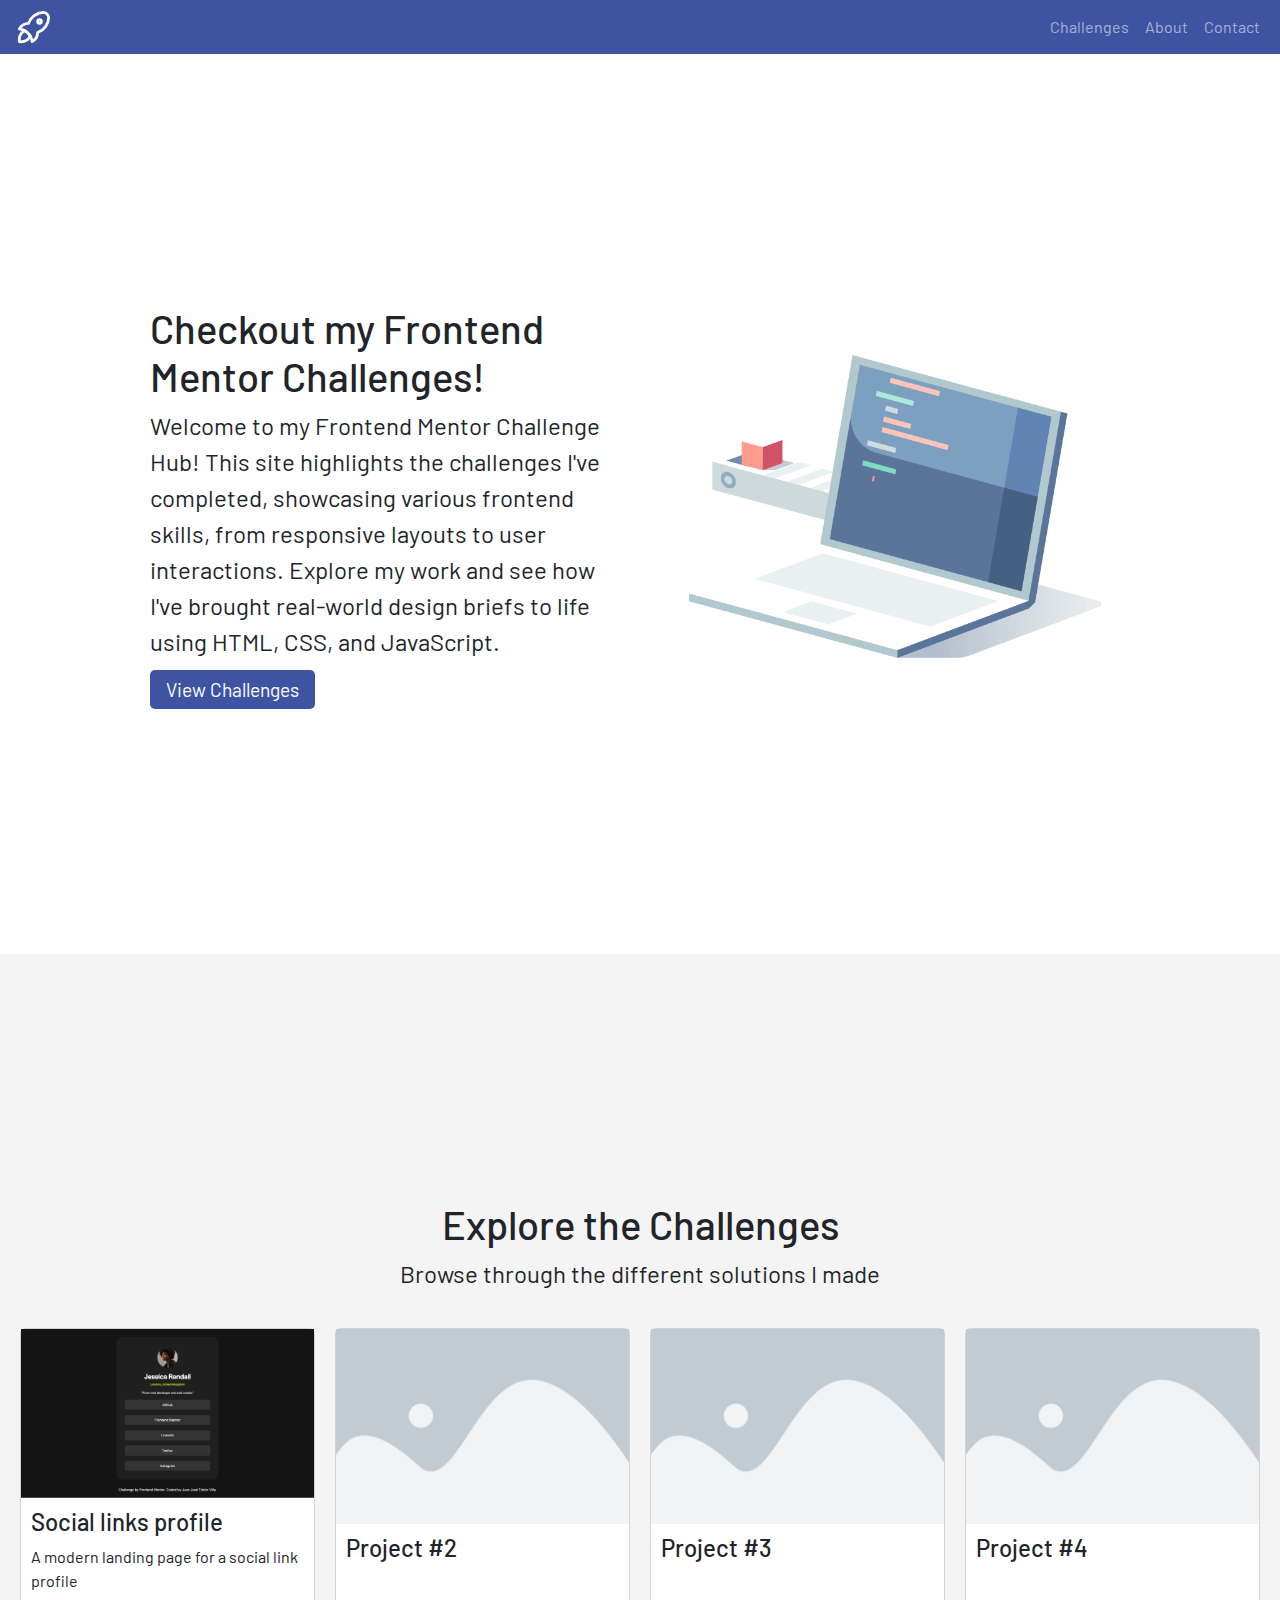
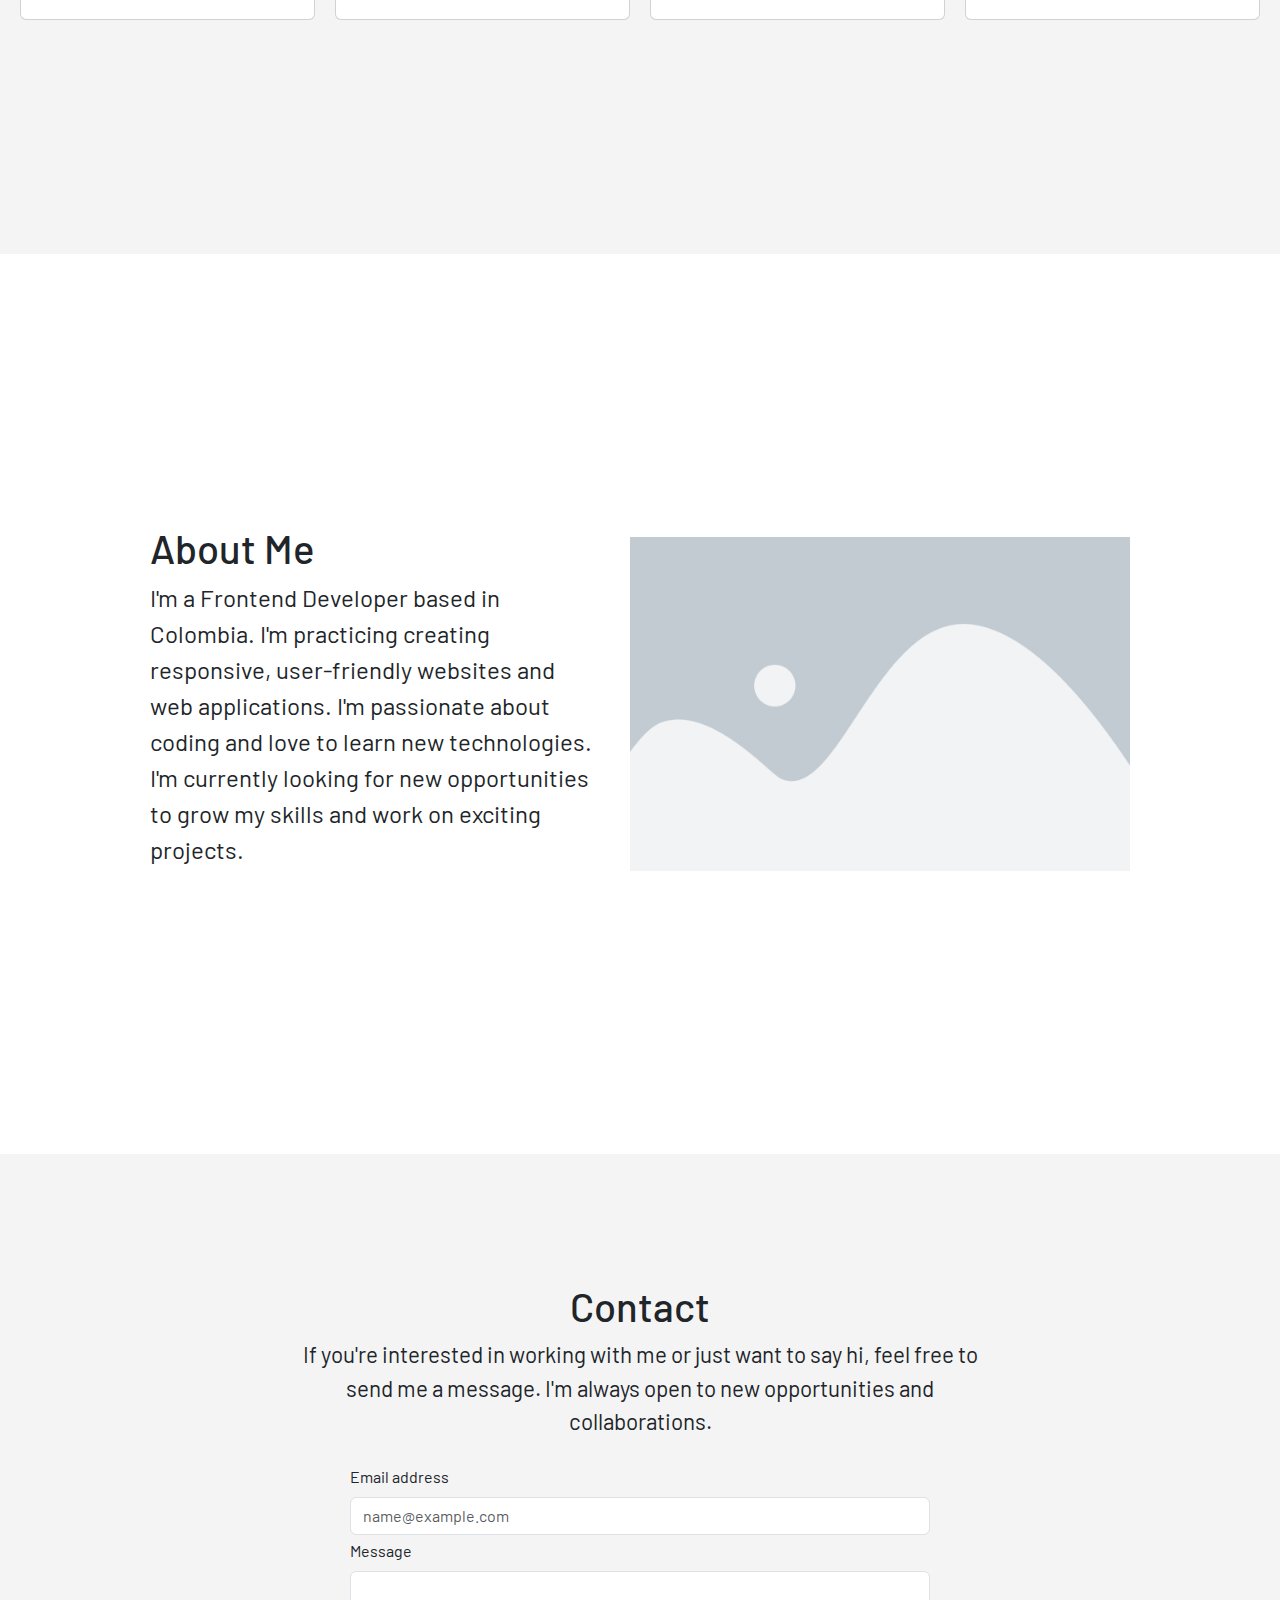
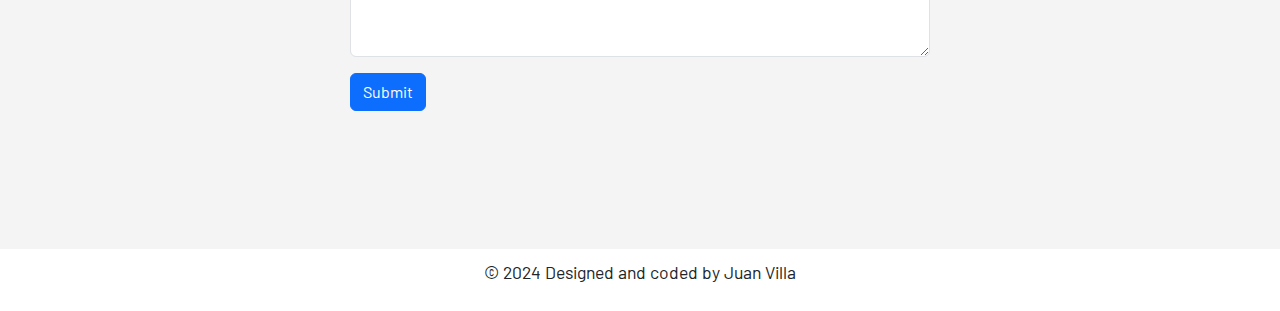
==== index.html @ 4094fbff "adding color to navbar" ====
<!DOCTYPE html>
<html lang="en">
<head>
    <meta charset="UTF-8">
    <meta name="viewport" content="width=device-width, initial-scale=1.0">

    <link rel="preconnect" href="https://fonts.googleapis.com">
    <link rel="preconnect" href="https://fonts.gstatic.com" crossorigin>
    <link href="https://fonts.googleapis.com/css2?family=Barlow:ital,wght@0,100;0,200;0,300;0,400;0,500;0,600;0,700;0,800;0,900;1,100;1,200;1,300;1,400;1,500;1,600;1,700;1,800;1,900&family=Inter:ital,opsz,wght@0,14..32,100..900;1,14..32,100..900&display=swap" rel="stylesheet">

    <link href="https://cdn.jsdelivr.net/npm/bootstrap@5.3.3/dist/css/bootstrap.min.css" rel="stylesheet" integrity="sha384-QWTKZyjpPEjISv5WaRU9OFeRpok6YctnYmDr5pNlyT2bRjXh0JMhjY6hW+ALEwIH" crossorigin="anonymous">

    <link rel="stylesheet" href="./assets/styles/desktop/indexDesktop.css" media="screen and (min-width: 1135px)">
    <link rel="stylesheet" href="./assets/styles/tablet/indexTablet.css" media="screen and (min-width: 630px)">
    <link rel="stylesheet" href="./assets/styles/mobile/indexMobile.css" media="screen and (max-width: 629px)">

    <title>Front-end Mentor Challenges</title>
</head>
<body>
    <header>
        <nav class="navbar navbar-expand-lg navbar-dark bg-body-tertiary py-0 ">
            <div class="container-fluid navbar-custom ">
              <a class="navbar-brand" href="./index.html">
                
                <svg xmlns="http://www.w3.org/2000/svg" class="icon icon-tabler icon-tabler-rocket" width="44" height="44" viewBox="0 0 24 24" stroke-width="1.5" stroke="#ffffff" fill="none" stroke-linecap="round" stroke-linejoin="round">
                    <path stroke="none" d="M0 0h24v24H0z" fill="none"/>
                    <path d="M4 13a8 8 0 0 1 7 7a6 6 0 0 0 3 -5a9 9 0 0 0 6 -8a3 3 0 0 0 -3 -3a9 9 0 0 0 -8 6a6 6 0 0 0 -5 3" />
                    <path d="M7 14a6 6 0 0 0 -3 6a6 6 0 0 0 6 -3" />
                    <path d="M15 9m-1 0a1 1 0 1 0 2 0a1 1 0 1 0 -2 0" />
                  </svg>

            </a>
              <button class="navbar-toggler" type="button" data-bs-toggle="collapse" data-bs-target="#navbarNav" aria-controls="navbarNav" aria-expanded="false" aria-label="Toggle navigation">
                <span class="navbar-toggler-icon"></span>
              </button>
              <div class="collapse navbar-collapse " id="navbarNav">
                <ul class="navbar-nav ms-auto" >
                  <li class="nav-item">
                    <a class="nav-link" href="#challenges">Challenges</a>
                  </li>
                  <li class="nav-item">
                    <a class="nav-link" href="#about">About</a>
                  </li>
                  <li class="nav-item">
                    <a class="nav-link" href="#contact">Contact</a>
                  </li>
                </ul>
              </div>
            </div>
          </nav>
    </header>

    <main>
        <section class="mainPage">
            <div class="mainPageText">
                <h1>
                    Checkout my Frontend Mentor Challenges!
                </h1>

                <p>
                    Welcome to my Frontend Mentor Challenge Hub! This site highlights the challenges I've completed, showcasing various frontend skills, from responsive layouts to user interactions. Explore my work and see how I've brought real-world design briefs to life using HTML, CSS, and JavaScript.

                </p>

                <a href="#challenges">View Challenges</a>
            </div>

            <div class="mainImage">
                <img src="./assets/img/coding.gif" alt="">
            </div>
        </section>

        <section id="challenges" class="viewChallenges">
            <div class="viewChallengesTitle">
                <h1>Explore the Challenges</h1>
                <p id="viewChallengesTitlep">Browse through the different solutions I made</p>
            </div>

            <div class="cardSection">

                <a class="card" href=""> 
                    <img class="challengeImage" src="./assets/img/SocialLinkPhoto.png" alt="">
                <div class="cardText">
                        <h3>Social links profile </h3>
                        <p>A modern landing page for a social link profile </p>
                </div>

                </a>

                <a class="card" href=""> 
                    
                        <img class="challengeImage" src="./assets/img/imagePlaceholder.jpg" alt="">
                    
                        <div class="cardText">
                            <h3>Project #2 </h3>
                            <p> </p>
                        </div>
                </a>

                <a class="card" href=""> 
                    <img class="challengeImage" src="./assets/img/imagePlaceholder.jpg" alt="">

                    <div class="cardText">
                        <h3>Project #3 </h3>
                        <p> </p>
                </div>

                </a>

                <a class="card" href=""> 
                    <img class="challengeImage" src="./assets/img/imagePlaceholder.jpg" alt="">

                    <div class="cardText">
                        <h3>Project #4 </h3>
                        <p> </p>
                    </div>

                </a>
            </div>

        </section>

        <section id="about" class="aboutMe">
            <div class="aboutMeText">
                <h1>About Me</h1>
                <p>
                    I'm a Frontend Developer based in Colombia. I'm practicing creating responsive, user-friendly websites and web applications. I'm passionate about coding and love to learn new technologies. I'm currently looking for new opportunities to grow my skills and work on exciting projects.
                </p>
            </div>

            <div>
                <img src="/assets/img/imagePlaceholder.jpg" alt="">
            </div>
            
     
        </section>

        <section class="contact">

            <div id="contact" class="contactText">
                <h1>Contact</h1>
                <p>
                    If you're interested in working with me or just want to say hi, feel free to send me a message. I'm always open to new opportunities and collaborations.
                </p>
            </div>

            <form class="form">
                <div class="mb-1">
                    <label for="exampleFormControlInput1" class="form-label">Email address</label>
                    <input type="email" class="form-control" id="exampleFormControlInput1" placeholder="name@example.com">
                  </div>
                  <div class="mb-3">
                    <label for="exampleFormControlTextarea1" class="form-label" style="resize: none;">Message</label>
                    <textarea class="form-control " id="exampleFormControlTextarea1" rows="3"></textarea>
                  </div>
                <button type="submit" class="btn btn-primary">Submit</button>
              </form>    
        </section>
    </main>

    <footer>
        <div class="footerText">
            <p>© 2024 Designed and coded by Juan Villa</p>
        </div>
    </footer>

    <script src="https://cdn.jsdelivr.net/npm/bootstrap@5.3.3/dist/js/bootstrap.bundle.min.js" integrity="sha384-YvpcrYf0tY3lHB60NNkmXc5s9fDVZLESaAA55NDzOxhy9GkcIdslK1eN7N6jIeHz" crossorigin="anonymous"></script>
    
</body>
</html>
---- assets/styles/desktop/indexDesktop.css ----
*{
    margin: 0px;
    font-family: "Barlow", sans-serif;
}

.mainPage, .aboutMe{
    display: flex;
    justify-content: center;
    align-items: center;
    height: 100vh;
    padding: 0px 150px;
    gap:30px

}

.mainPageText p, .aboutMe p{
    font-size: 1.5rem;
}

.mainImage img, .aboutMe img{
    width: 500px;
    object-fit: cover;
}

.mainPageText a {
    text-decoration: none;
    color: white;
    background-color: #3E54A3;
    font-size: 1.2rem;
    padding: 0.5rem 1rem;
    border-radius: 5px;
    margin-top: 2rem;
    transition: all 0.4s;

}

.viewChallengesTitle{
    margin-top: 2rem;
    display: flex;
    flex-direction: column;
    justify-content: center;
    align-items: center;
}

.viewChallengesTitle p{
    font-size: 1.5rem;
}

.viewChallenges{
    background-color: #F4F4F5;
    display: flex;
    flex-direction: column;
    justify-content: center;
    align-items: center;
    height: 100vh;
}

.cardSection{
    display: grid;
    grid-template-columns: 1fr 1fr 1fr 1fr;
    width: 100%;
    gap: 20px;
    padding: 20px;
    
}

.cardSection a{
    text-decoration: none;

}
.card{
    transition: all 0.4s;

}

.cardText{
    padding: 10px;
}

.cardText h3{
    font-size: 1.5rem;
}

.contact{
    display: flex;
    flex-direction: column;
    height: 100%;
    padding-bottom: 10%;
    background-color: #F4F4F5;
}

.contact .contactText{
    display: flex;
    justify-content: center;
    align-items: center;
    flex-direction: column;
    margin-top: 10%;
    padding: 0px 300px;
    text-align: center;
    width: 100%;
}

.contact .contactText p {
    font-size: 1.4rem;
}

.contact form{
    padding: 10px 350px;
}

.footerText p{
    display: flex;
    justify-content: center;
    align-items: center;
    text-align: center;
    font-size: 1.1rem;
    padding: 10px 0px;
}

.mainPageText a:hover{
    background-color: rgb(41, 55, 107);
}

.card:hover{
    transform: scale(1.05);
}

.nav-item:hover{
    border-bottom: 2px solid white; /* Color del borde */
}

.navbar-custom {
    background-color: #3E54A3 ; /* Cambia a tu color deseado */
    margin: 0;
    color: white;
  }
---- assets/styles/mobile/indexMobile.css ----
*{
    margin: 0;
    font-family: "Barlow", sans-serif;

}

.mainPage{
    display: flex;
    flex-direction: column;
    align-items: center;
    justify-content: center;
    margin: 0rem 1rem;
}

.mainPage h1{
    font-size: 2.5rem;
    color: #333;
    margin-top: 2rem;
    text-align: center;
}

.mainPage p{
    font-size: 1.2rem;
    color: #333;
    margin-top: 1rem;
    text-align: center;
}

.mainPage img{
    width: 100%;
    height: auto;
    margin-top: 2rem;
}

.mainPage a{
    text-decoration: none;
    display: flex;
    align-items: center;
    justify-content: center;
    background-color: #3E54A3;
    color: #fff;
    font-size: 1.2rem;
    padding: 0.5rem 1rem;
    border-radius: 5px;
    margin-top: 2rem;
    margin: 0px 1rem;

}

.viewChallenges{
    background-color: #F4F4F5;
    display: flex;
    flex-direction: column;
    align-items: center;
    justify-content: center;

}

.viewChallenges h1{
    font-size: 2rem;
    color: #333;
    margin: 2.5rem 1rem 0rem 1rem;
    text-align: center;
    font-weight: 600;
}

.viewChallenges #viewChallengesTitlep{
    font-size: 1.2rem;
    color: #333;
    margin-top: 0.5rem;
    text-align: center;
}

.cardSection{
    display: flex;
    flex-wrap: wrap;
    justify-content: center;
    margin-top: 2rem;
}

.card{
    background-color: #fff;
    border-radius: 5px;
    box-shadow: 0px 0px 10px rgba(0,0,0,0.1);
    margin: 1rem;
    width: 300px;
    text-decoration: none;
}


.cardText{
    padding: 1rem;
}

.footerText{
    background-color: white;
    color: #333;
    text-align: center;
    padding: 1rem;
    margin-top: 1.5rem;
}

.footerText p{

    font-size: 1.2rem;
    color: #333;
    text-align: center;
}

.aboutMe{
    display: flex;
    flex-direction: column;
    align-items: center;
    justify-content: center;
    margin: 0rem 1rem;
    height: 100vh;
}

.aboutMe h1{
    font-size: 2.5rem;
    color: #333;
    margin-top: 2rem;
    text-align: center;
}

.aboutMe p{
    font-size: 1.2rem;
    color: #333;
    margin-top: 1rem;
    text-align: center;
}

.aboutMe img{
    width: 100%;
    height: auto;
    margin-top: 2rem;
}

.contact{

    height: 100vh;
}

.contactText{
    display: flex;
    flex-direction: column;
    align-items: center;
    justify-content: center;
    margin: 1rem 1rem;
}

.contactText h1{
    font-size: 2.5rem;
    color: #333;
    margin-top: 2rem;
    text-align: center;
}

.contactText p{
    font-size: 1.2rem;
    color: #333;
    margin-top: 1rem;
    text-align: center;
}

form{
    display: flex;
    padding: 10px 3rem;
    flex-direction: column;
    justify-content: center;
}

.navbar-custom {
    background-color: #3E54A3 ; /* Cambia a tu color deseado */
    margin: 0;
    color: white;
  }
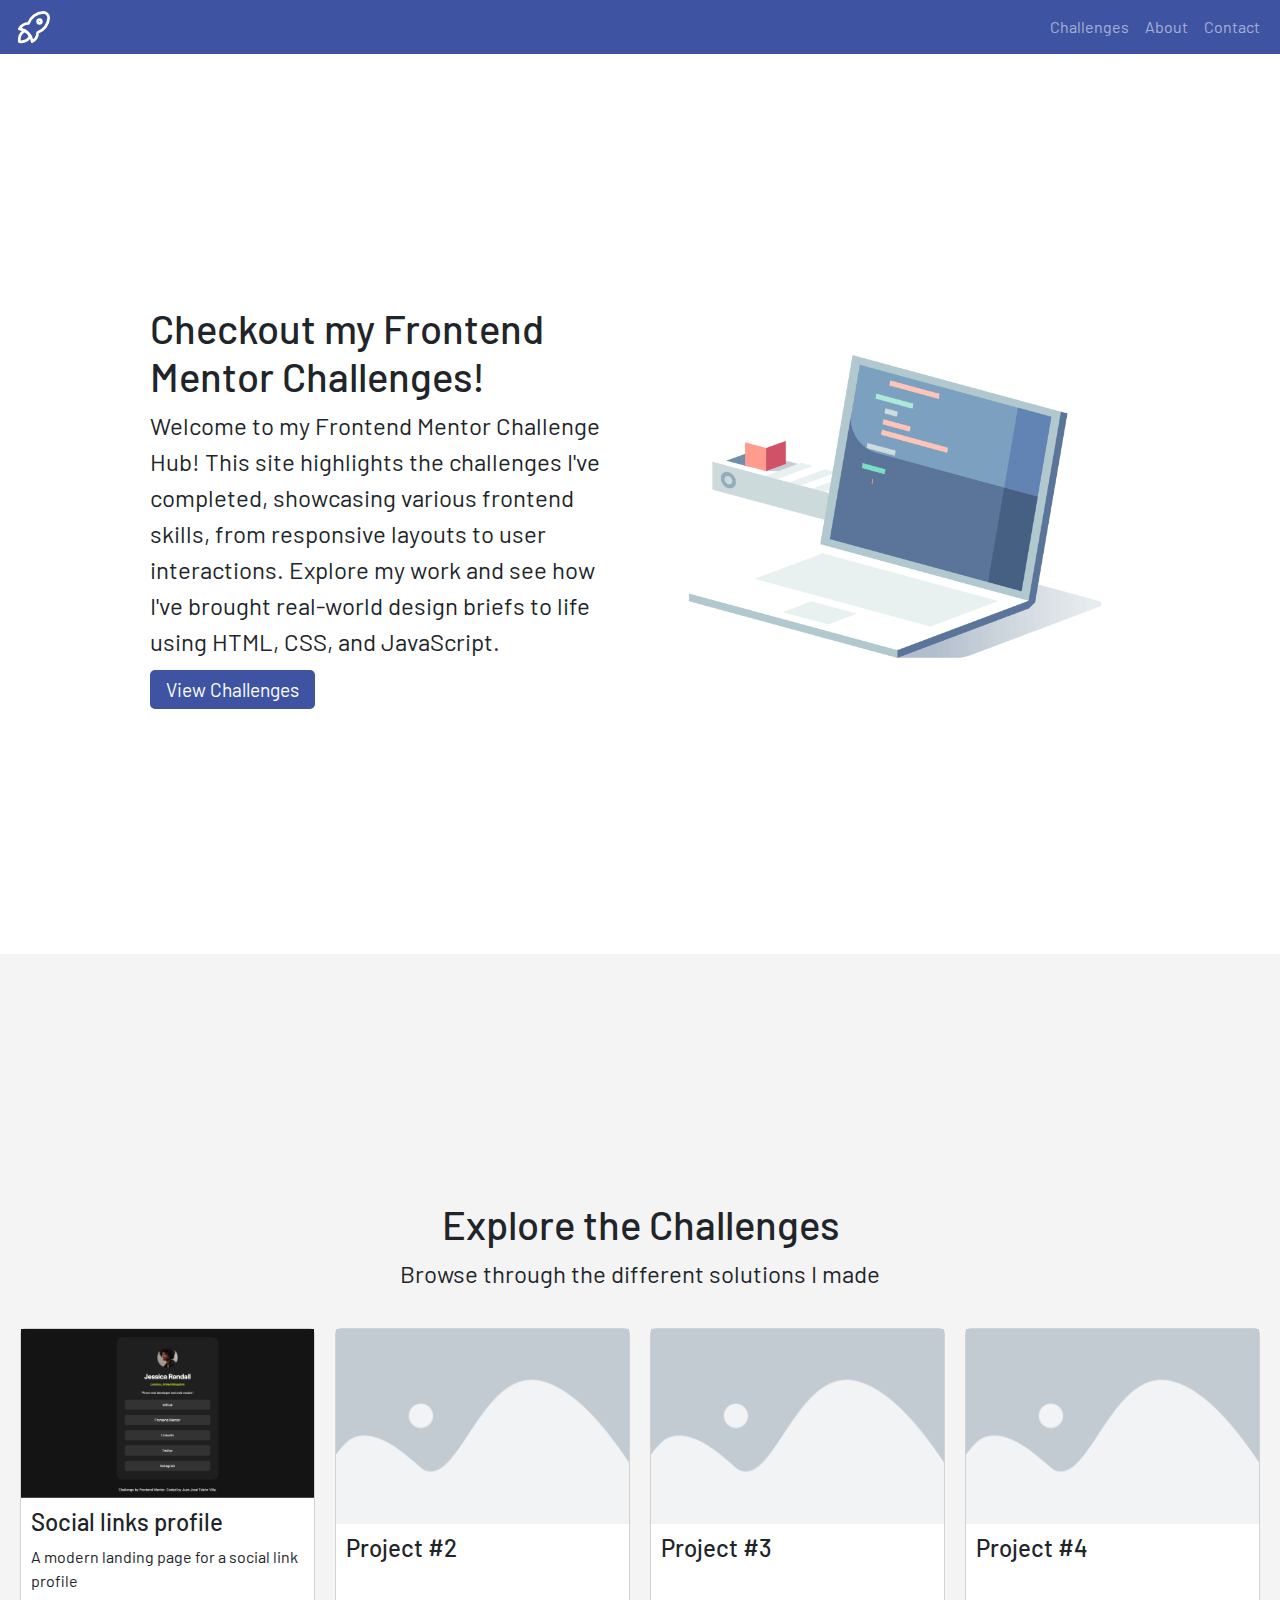
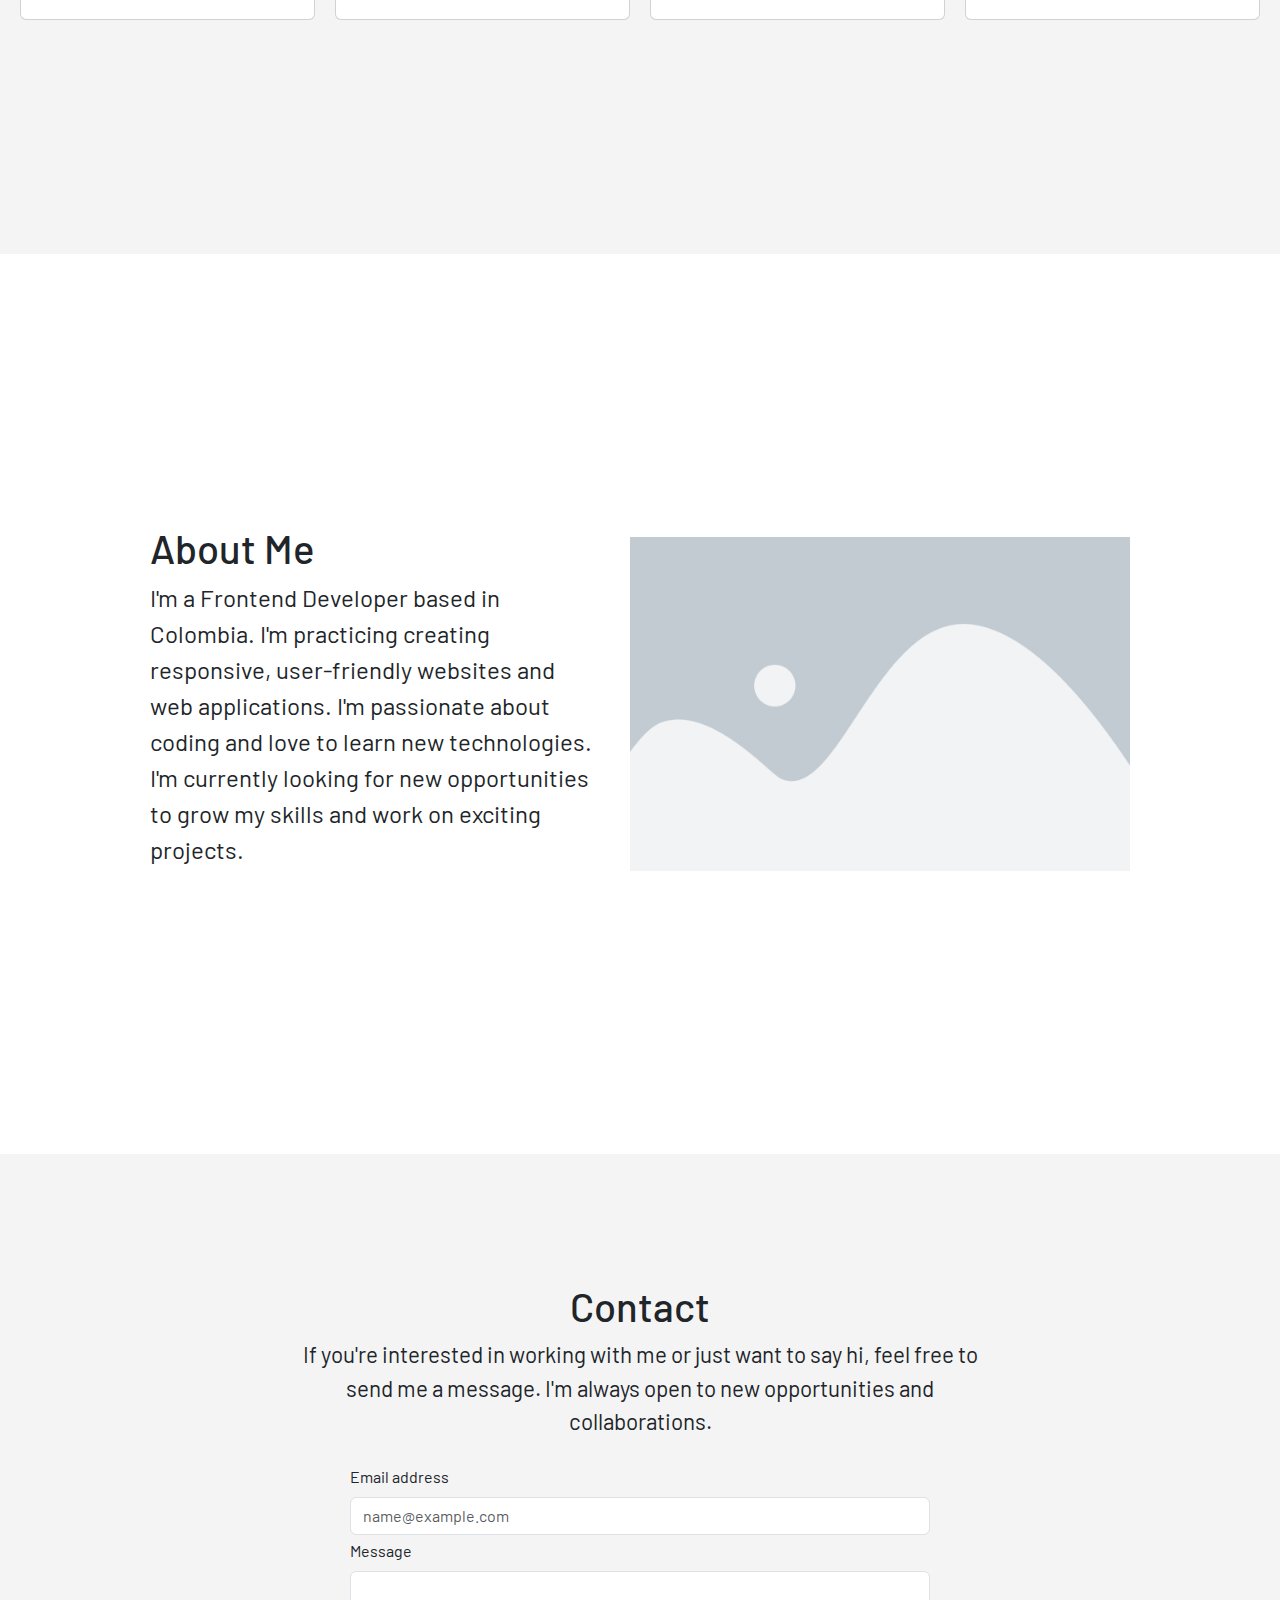
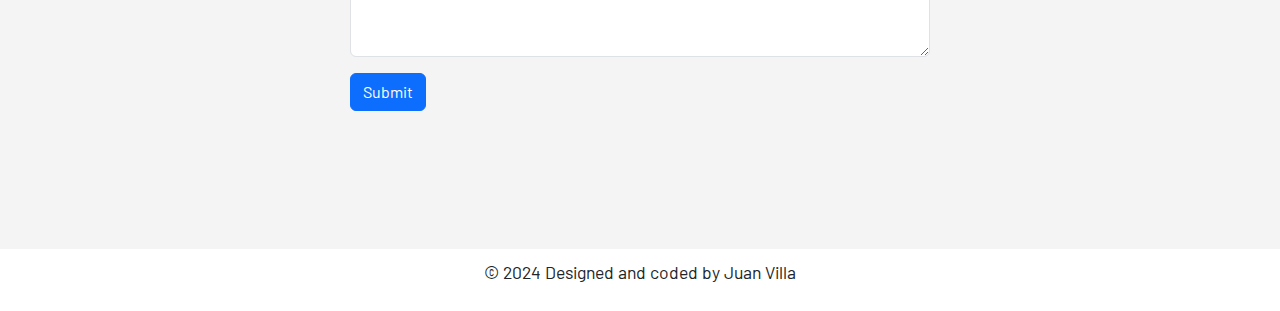
==== commit 93745257: "'adding' tablet vie" ====
--- a/index.html
+++ b/index.html
@@ -12,7 +12,7 @@
 
     <link rel="stylesheet" href="./assets/styles/desktop/indexDesktop.css" media="screen and (min-width: 1135px)">
     <link rel="stylesheet" href="./assets/styles/tablet/indexTablet.css" media="screen and (min-width: 630px)">
-    <link rel="stylesheet" href="./assets/styles/mobile/indexMobile.css" media="screen and (max-width: 629px)">
+    <link rel="stylesheet" href="./assets/styles/mobile/indexMobile.css" media="screen and (max-width: 1134px)">
 
     <title>Front-end Mentor Challenges</title>
 </head>
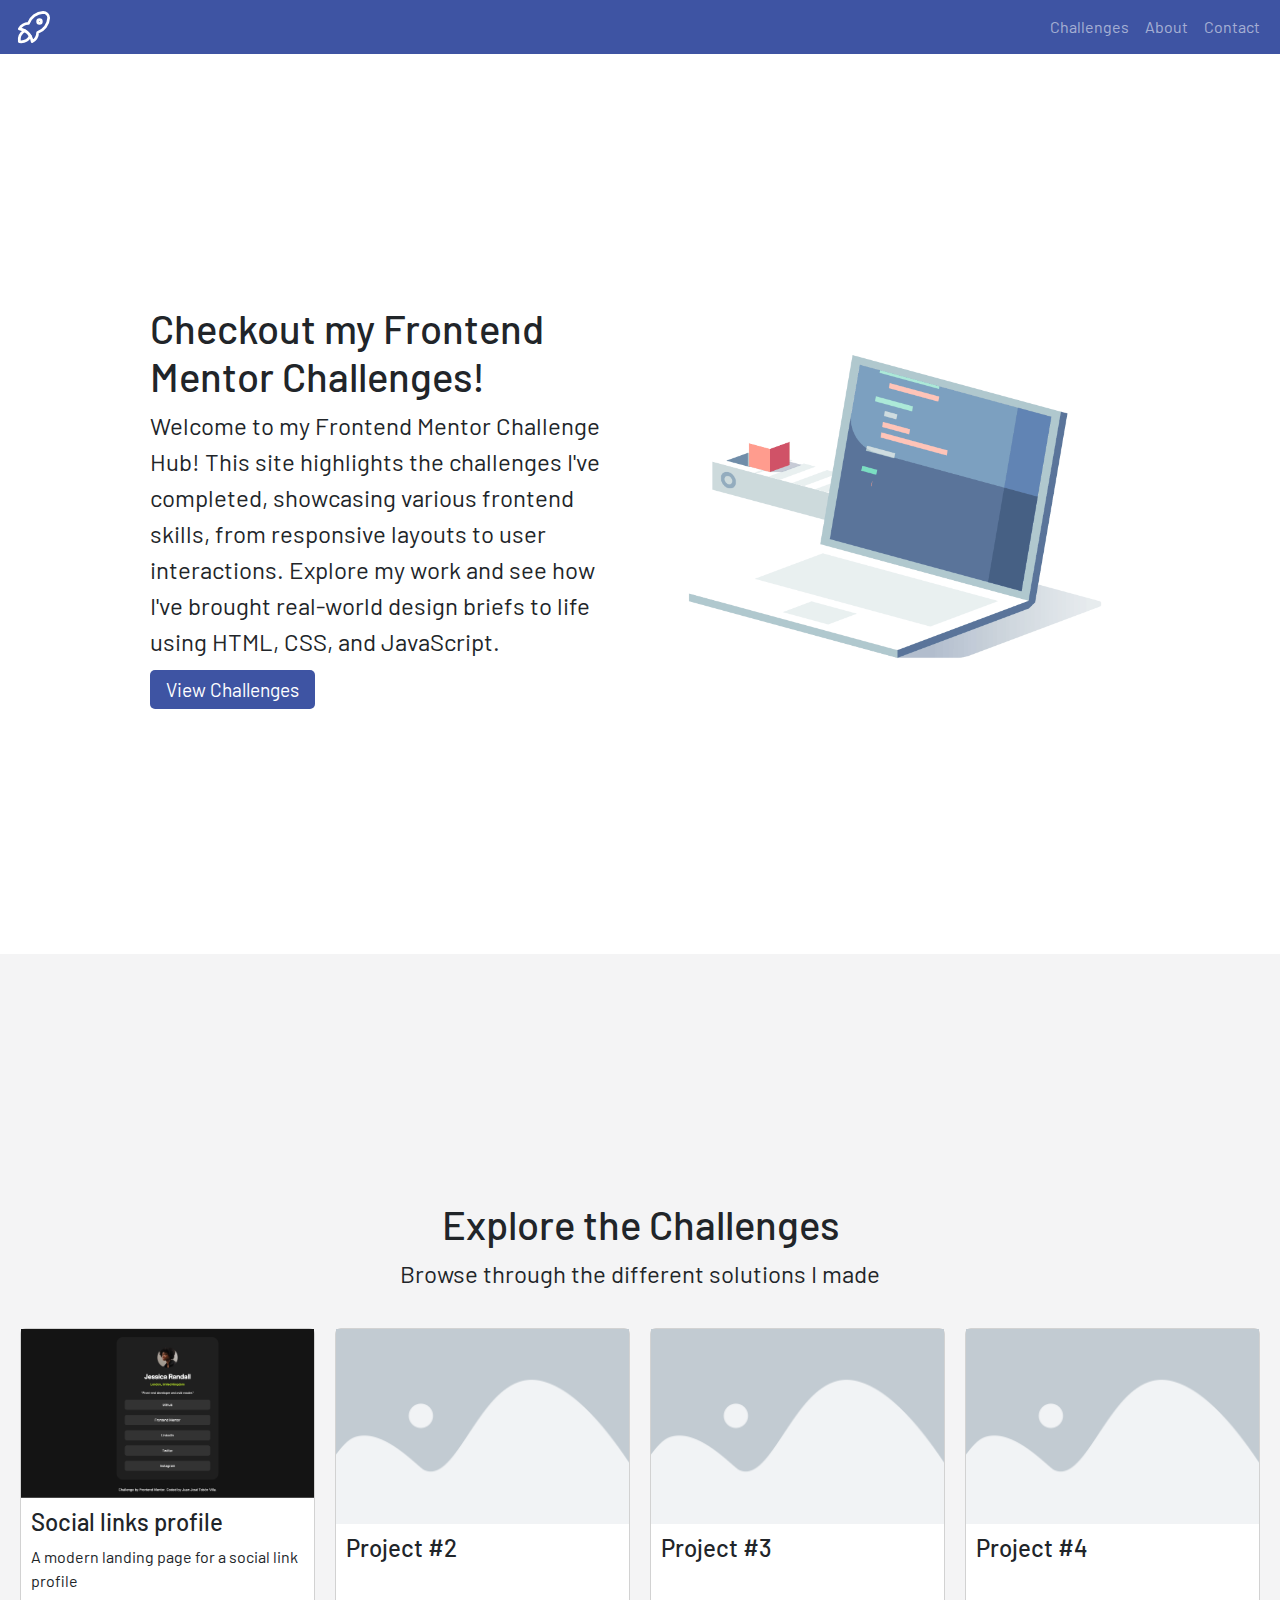
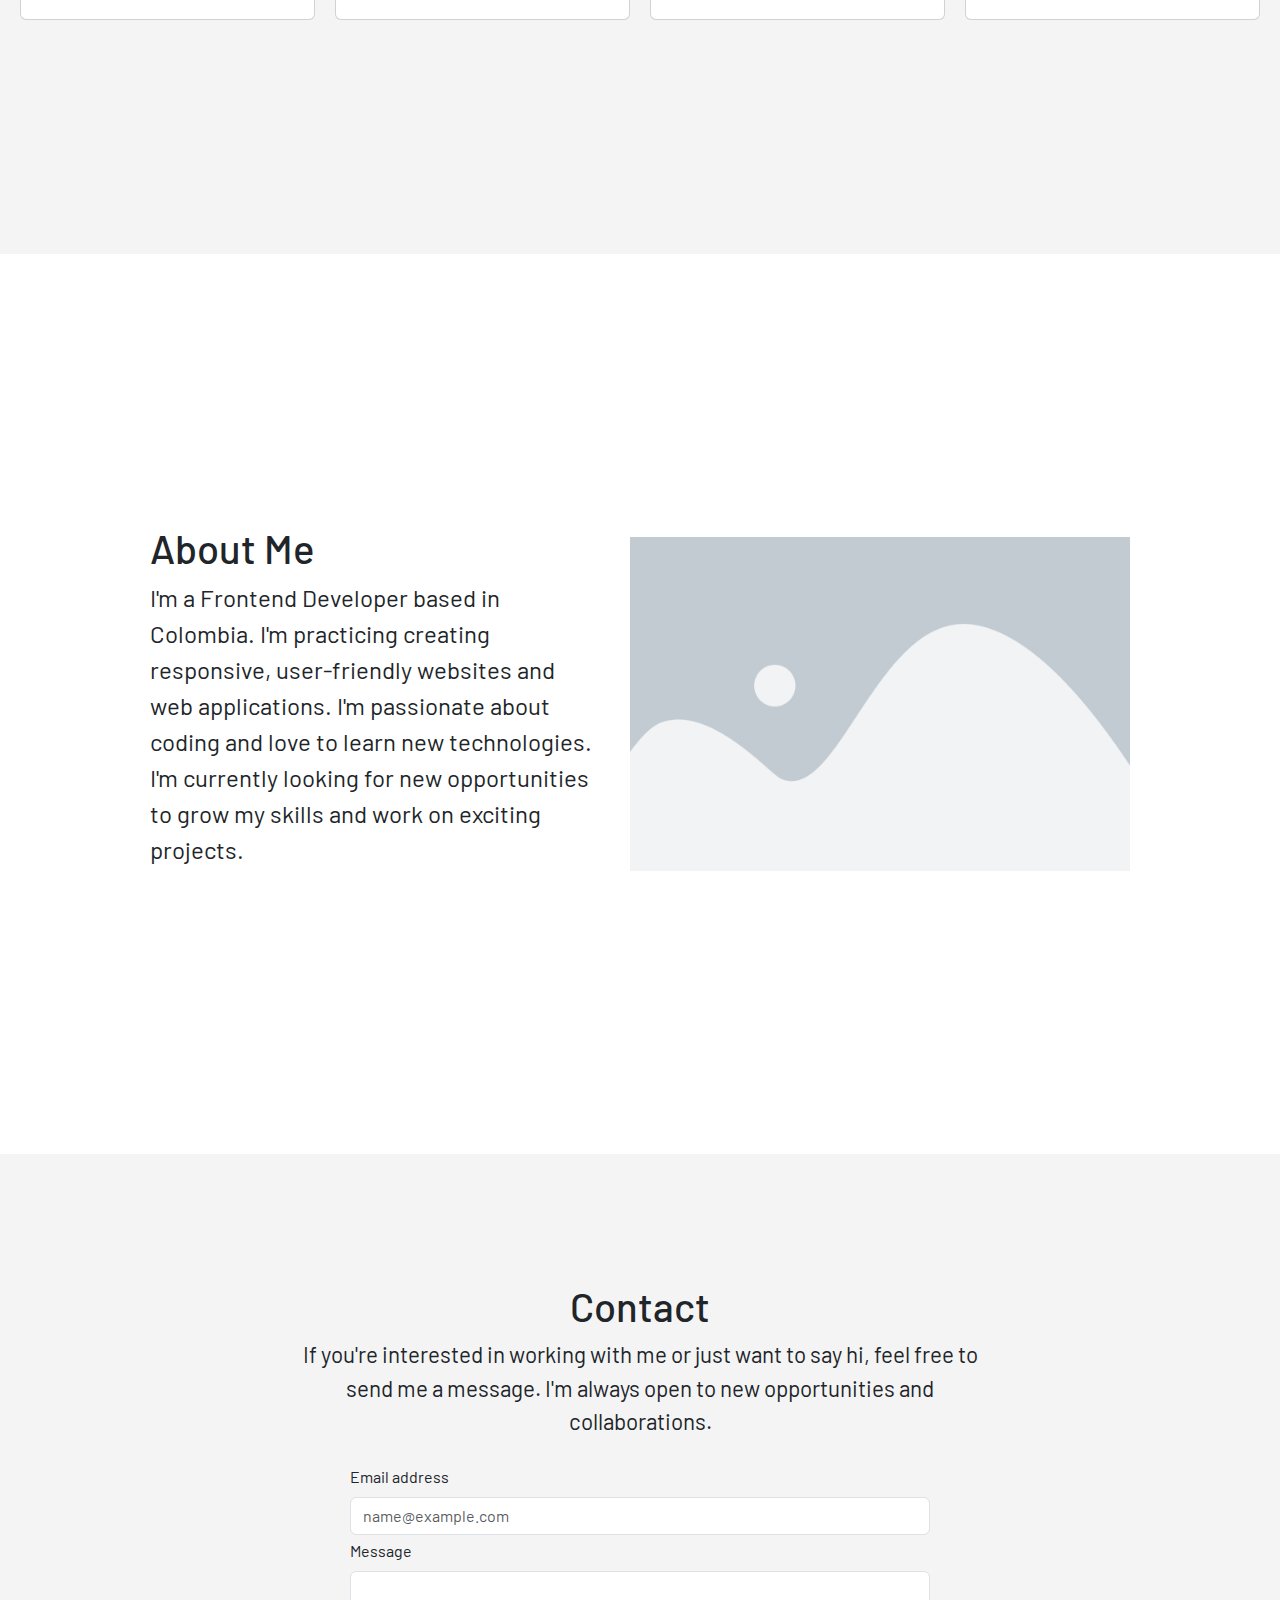
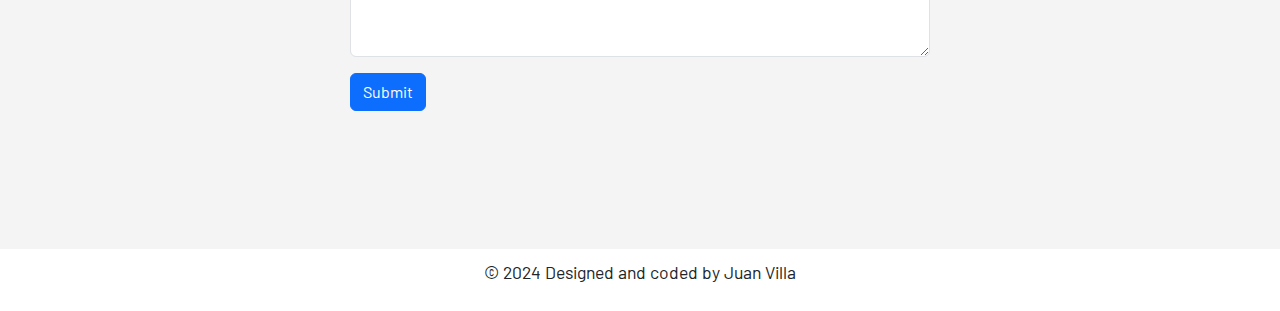
==== commit d587b2b4: "adding webpage icon" ====
--- a/index.html
+++ b/index.html
@@ -3,6 +3,8 @@
 <head>
     <meta charset="UTF-8">
     <meta name="viewport" content="width=device-width, initial-scale=1.0">
+
+    <link rel="shortcut icon" href="./assets/img/icon.svg" type="image/x-icon">
 
     <link rel="preconnect" href="https://fonts.googleapis.com">
     <link rel="preconnect" href="https://fonts.gstatic.com" crossorigin>
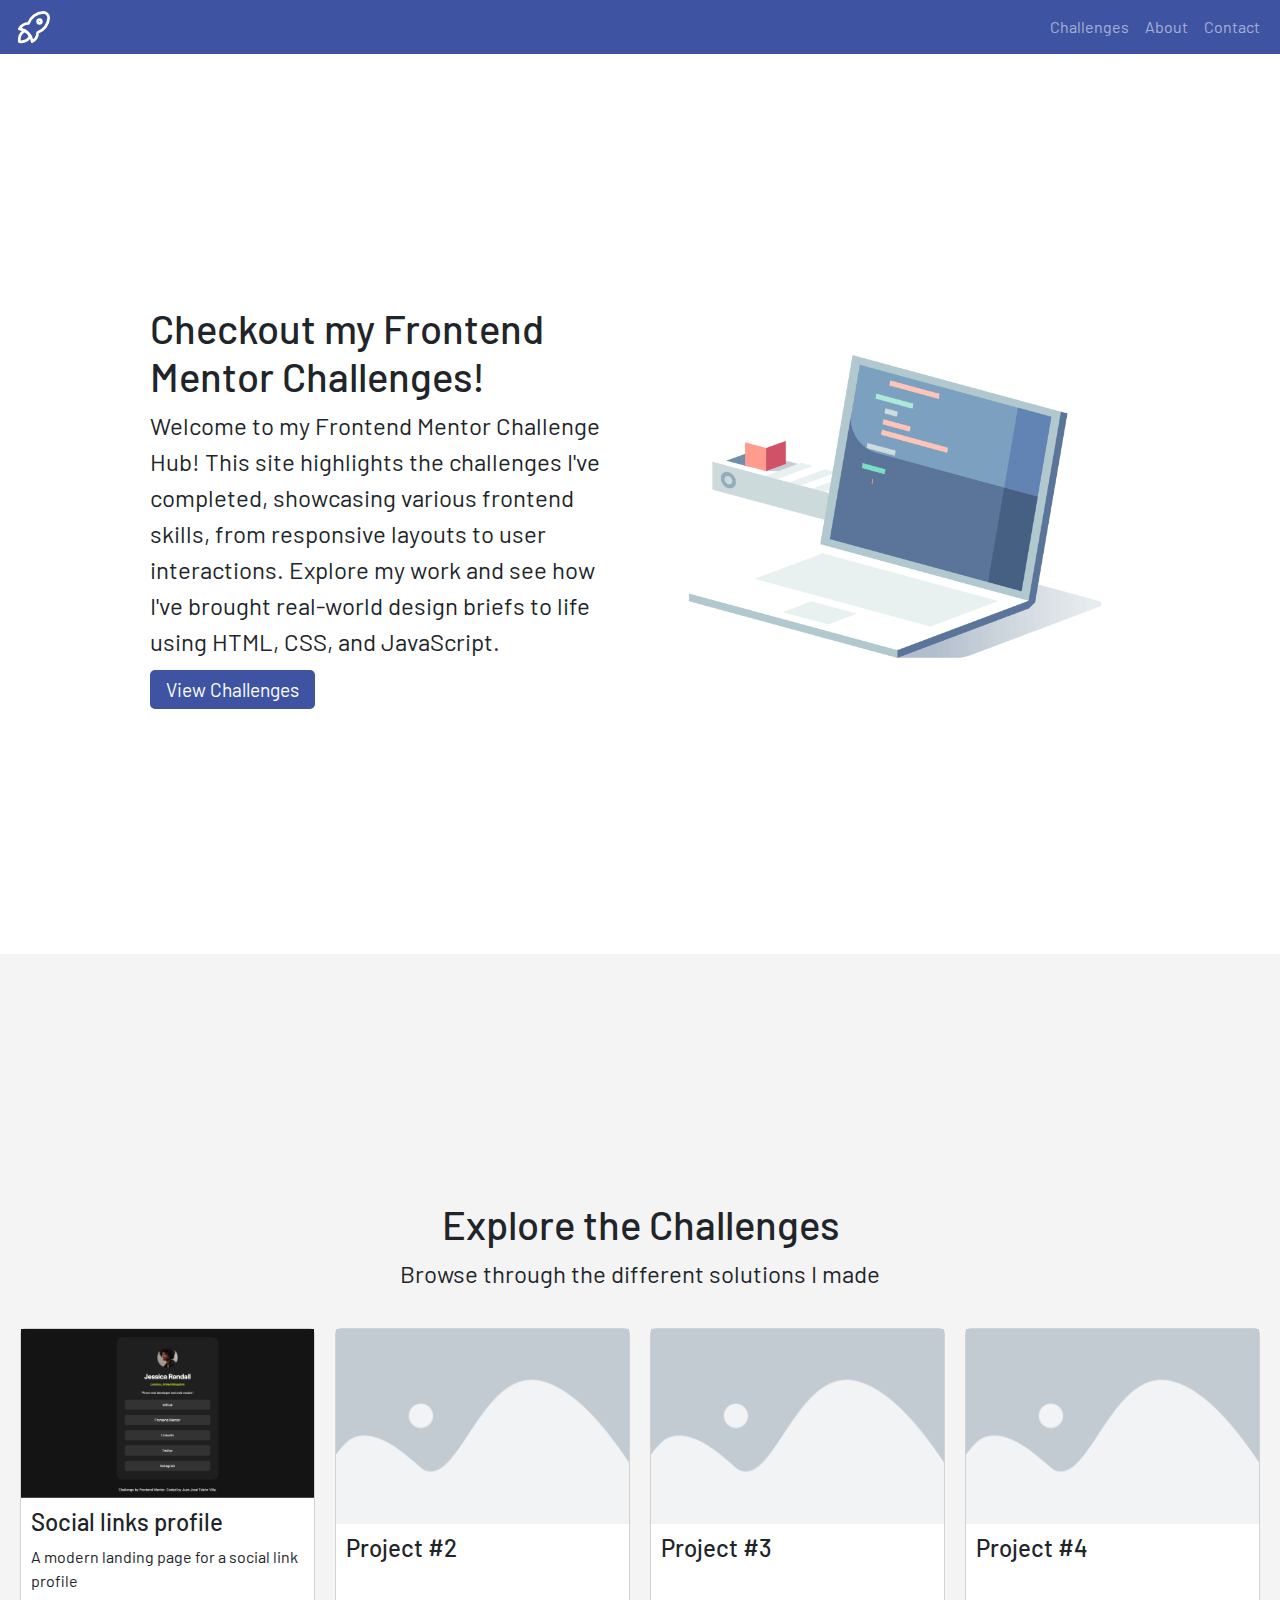
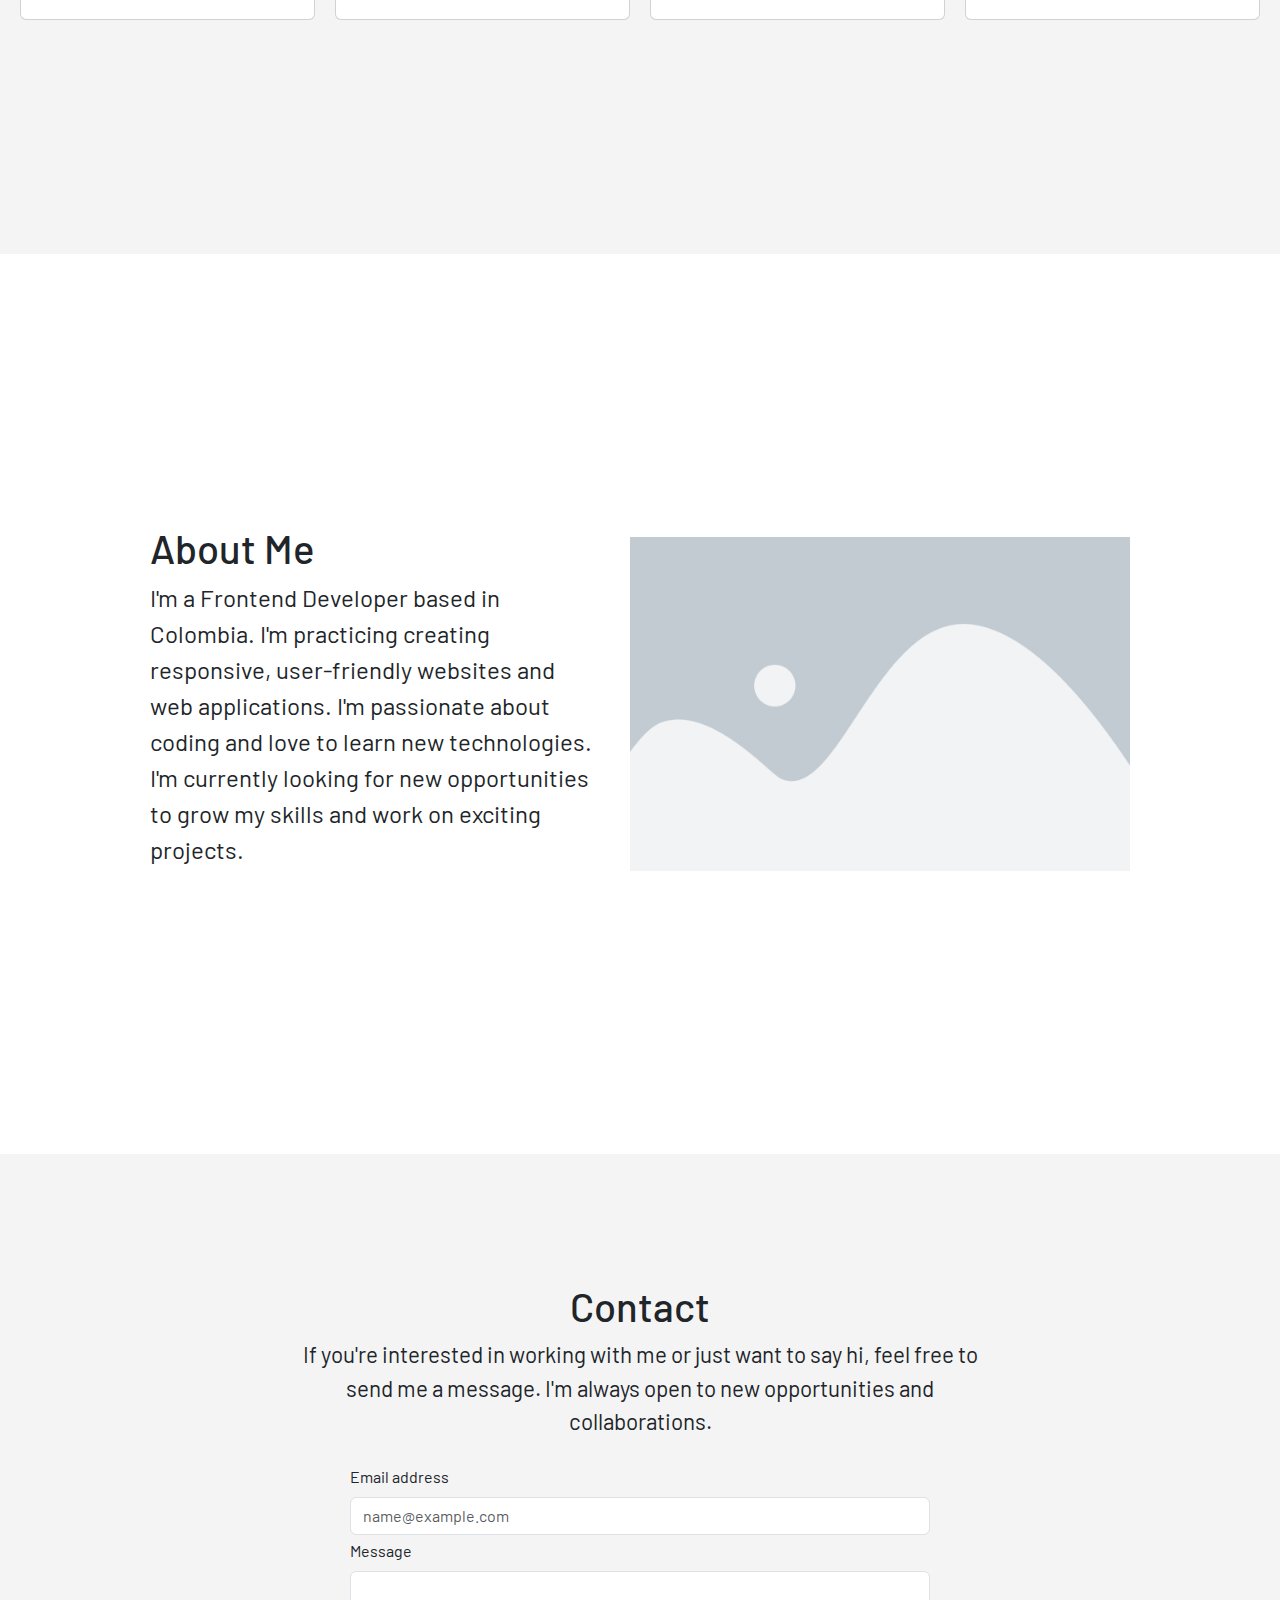
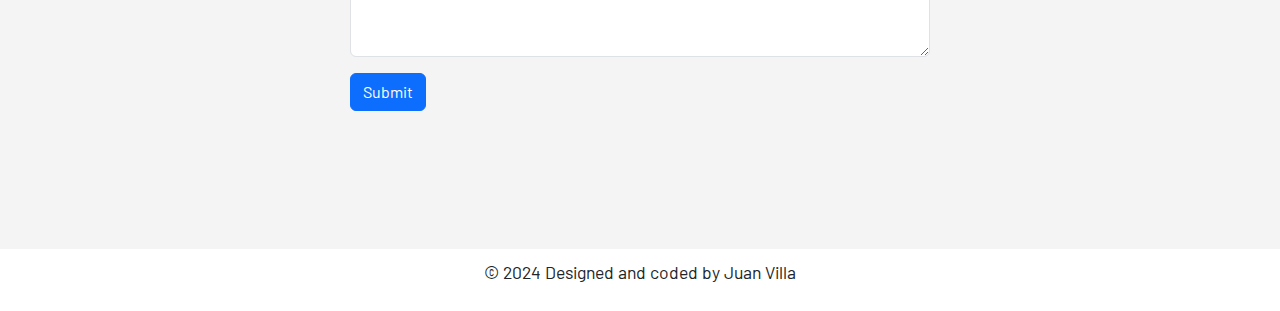
==== commit 71e6dc92: "adding first project link" ====
--- a/index.html
+++ b/index.html
@@ -80,7 +80,7 @@
 
             <div class="cardSection">
 
-                <a class="card" href=""> 
+                <a class="card" href="./challenges/social-links-profile-main/index.html"> 
                     <img class="challengeImage" src="./assets/img/SocialLinkPhoto.png" alt="">
                 <div class="cardText">
                         <h3>Social links profile </h3>
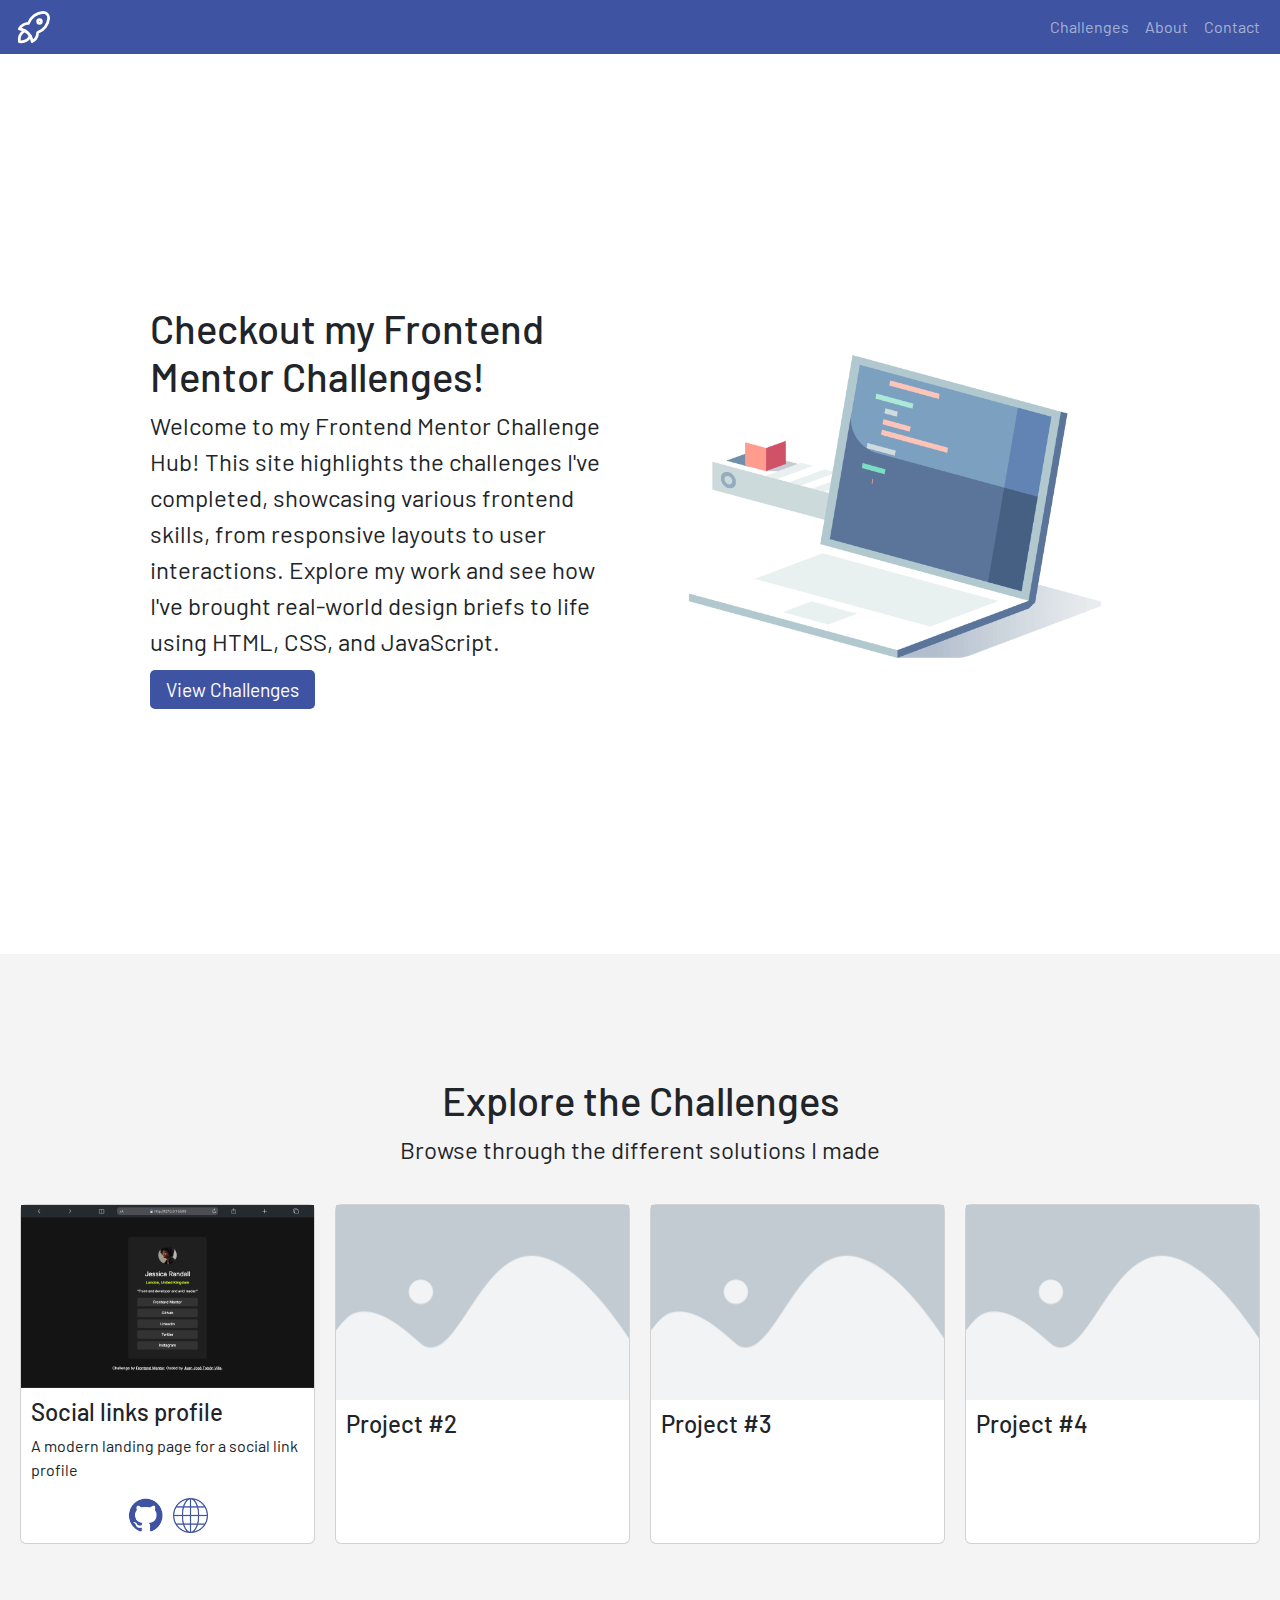
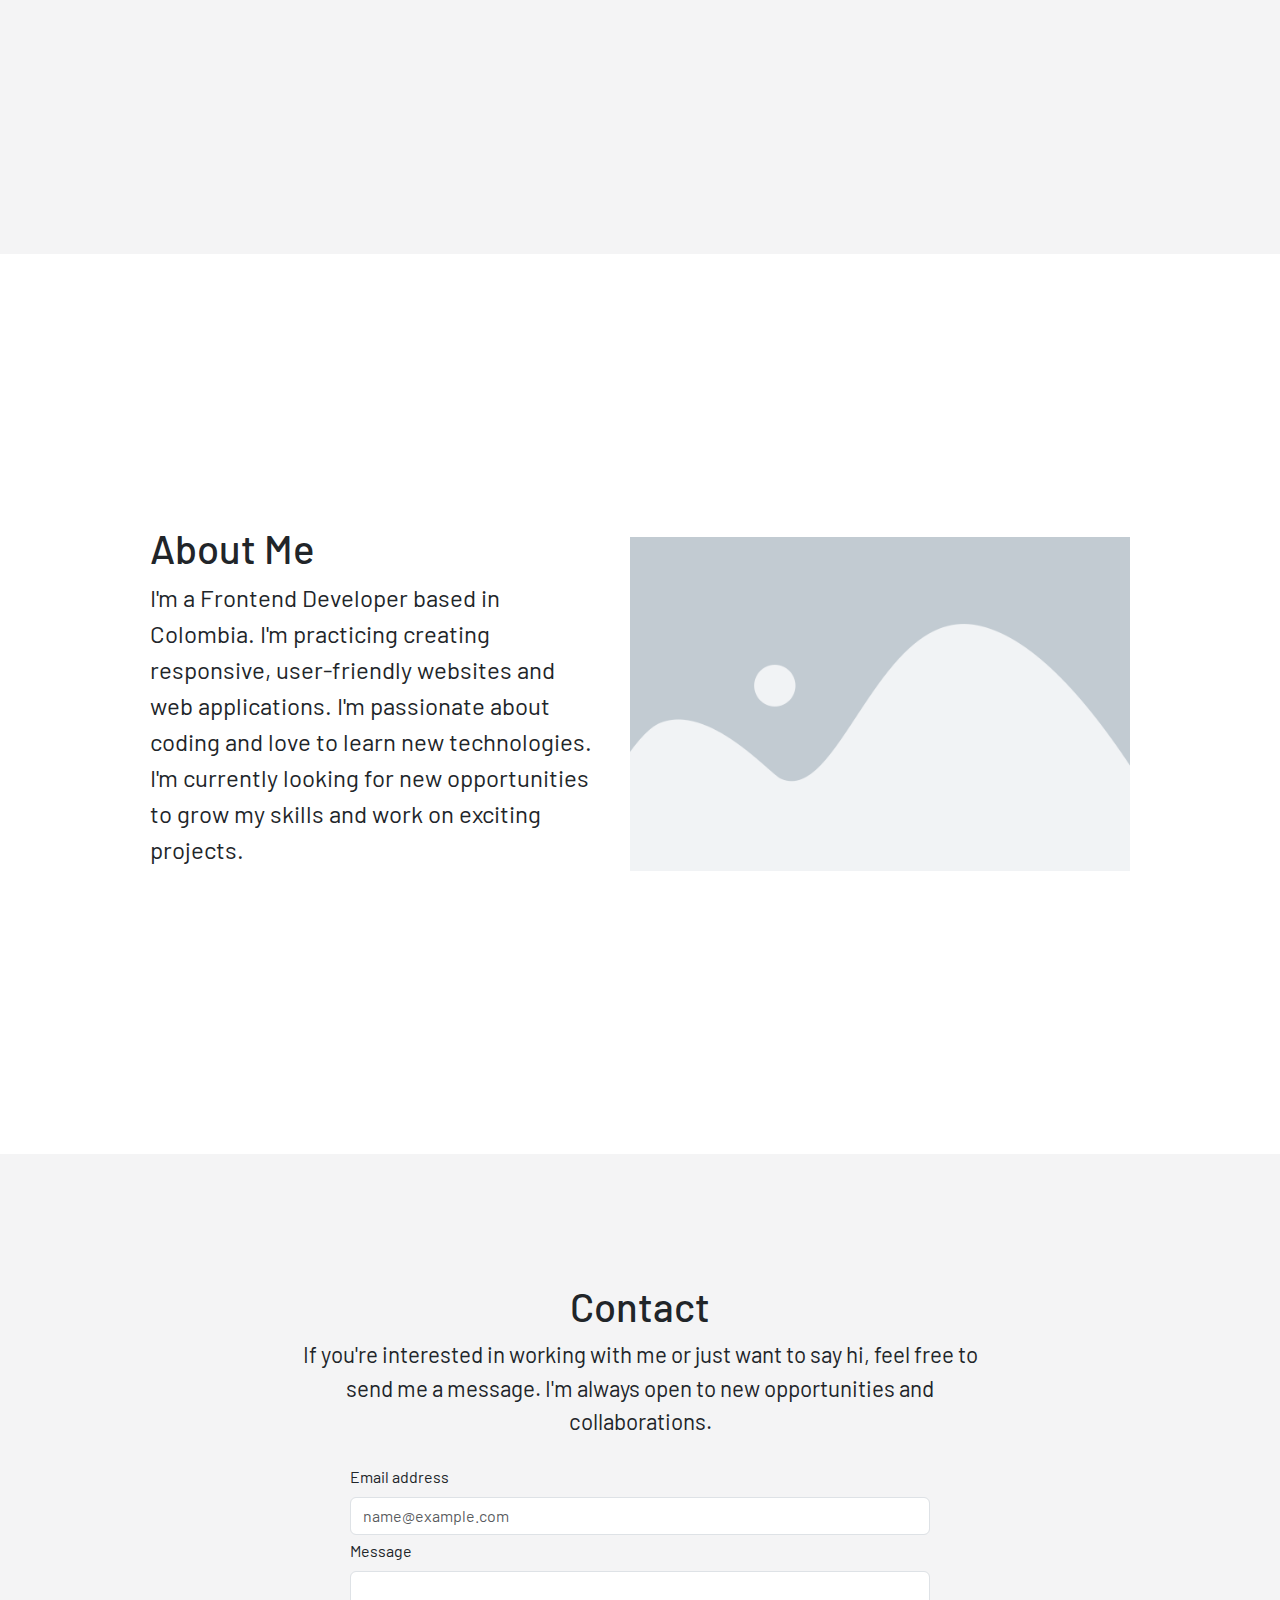
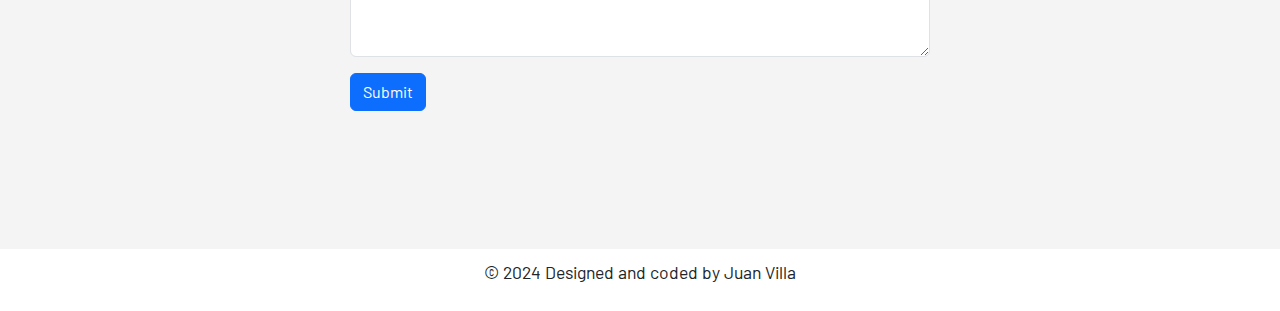
==== commit f99daa36: "adding icons to challenges cards" ====
--- a/index.html
+++ b/index.html
@@ -80,12 +80,29 @@
 
             <div class="cardSection">
 
-                <a class="card" href="./challenges/social-links-profile-main/index.html"> 
+                <a class="card" href="./challenges/social-links-profile-main/index.html" target="_blank"> 
                     <img class="challengeImage" src="./assets/img/SocialLinkPhoto.png" alt="">
-                <div class="cardText">
+                    <div class="cardText">
                         <h3>Social links profile </h3>
                         <p>A modern landing page for a social link profile </p>
-                </div>
+
+                        
+                        <div class="icons">
+                            <div class="iconleft">
+                                <div>
+                                    <img src="./assets/img/github.png" alt="">
+                                </div>
+                            </div>
+    
+                            <div class="iconRigth">
+                                <div>
+                                    <img src="./assets/img/internet-svgrepo-com (1).png" alt="">
+                                </div>
+        
+                            </div>
+                        </div>
+                    </div>
+
 
                 </a>
 
--- a/assets/styles/desktop/indexDesktop.css
+++ b/assets/styles/desktop/indexDesktop.css
@@ -59,8 +59,11 @@
     display: grid;
     grid-template-columns: 1fr 1fr 1fr 1fr;
     width: 100%;
+    height: auto;
     gap: 20px;
     padding: 20px;
+
+    margin-bottom: 200px;
     
 }
 
@@ -70,15 +73,35 @@
 }
 .card{
     transition: all 0.4s;
+}
 
-}
 
 .cardText{
     padding: 10px;
+    height: auto;
 }
 
 .cardText h3{
     font-size: 1.5rem;
+}
+
+.icons{
+    display: flex;
+    justify-content: center;
+    align-items: center;
+    gap: 10px;
+}
+
+
+
+.iconleft div img{
+    width: 35px;
+    transition: all 0.3s;
+}
+
+.iconRigth img{
+    width: 35px;
+    transition: all 0.3s;
 }
 
 .contact{
@@ -133,4 +156,9 @@
     background-color: #3E54A3 ; /* Cambia a tu color deseado */
     margin: 0;
     color: white;
-  }+  }
+
+.icons  img:hover{
+    transform: scale(1.1);
+
+}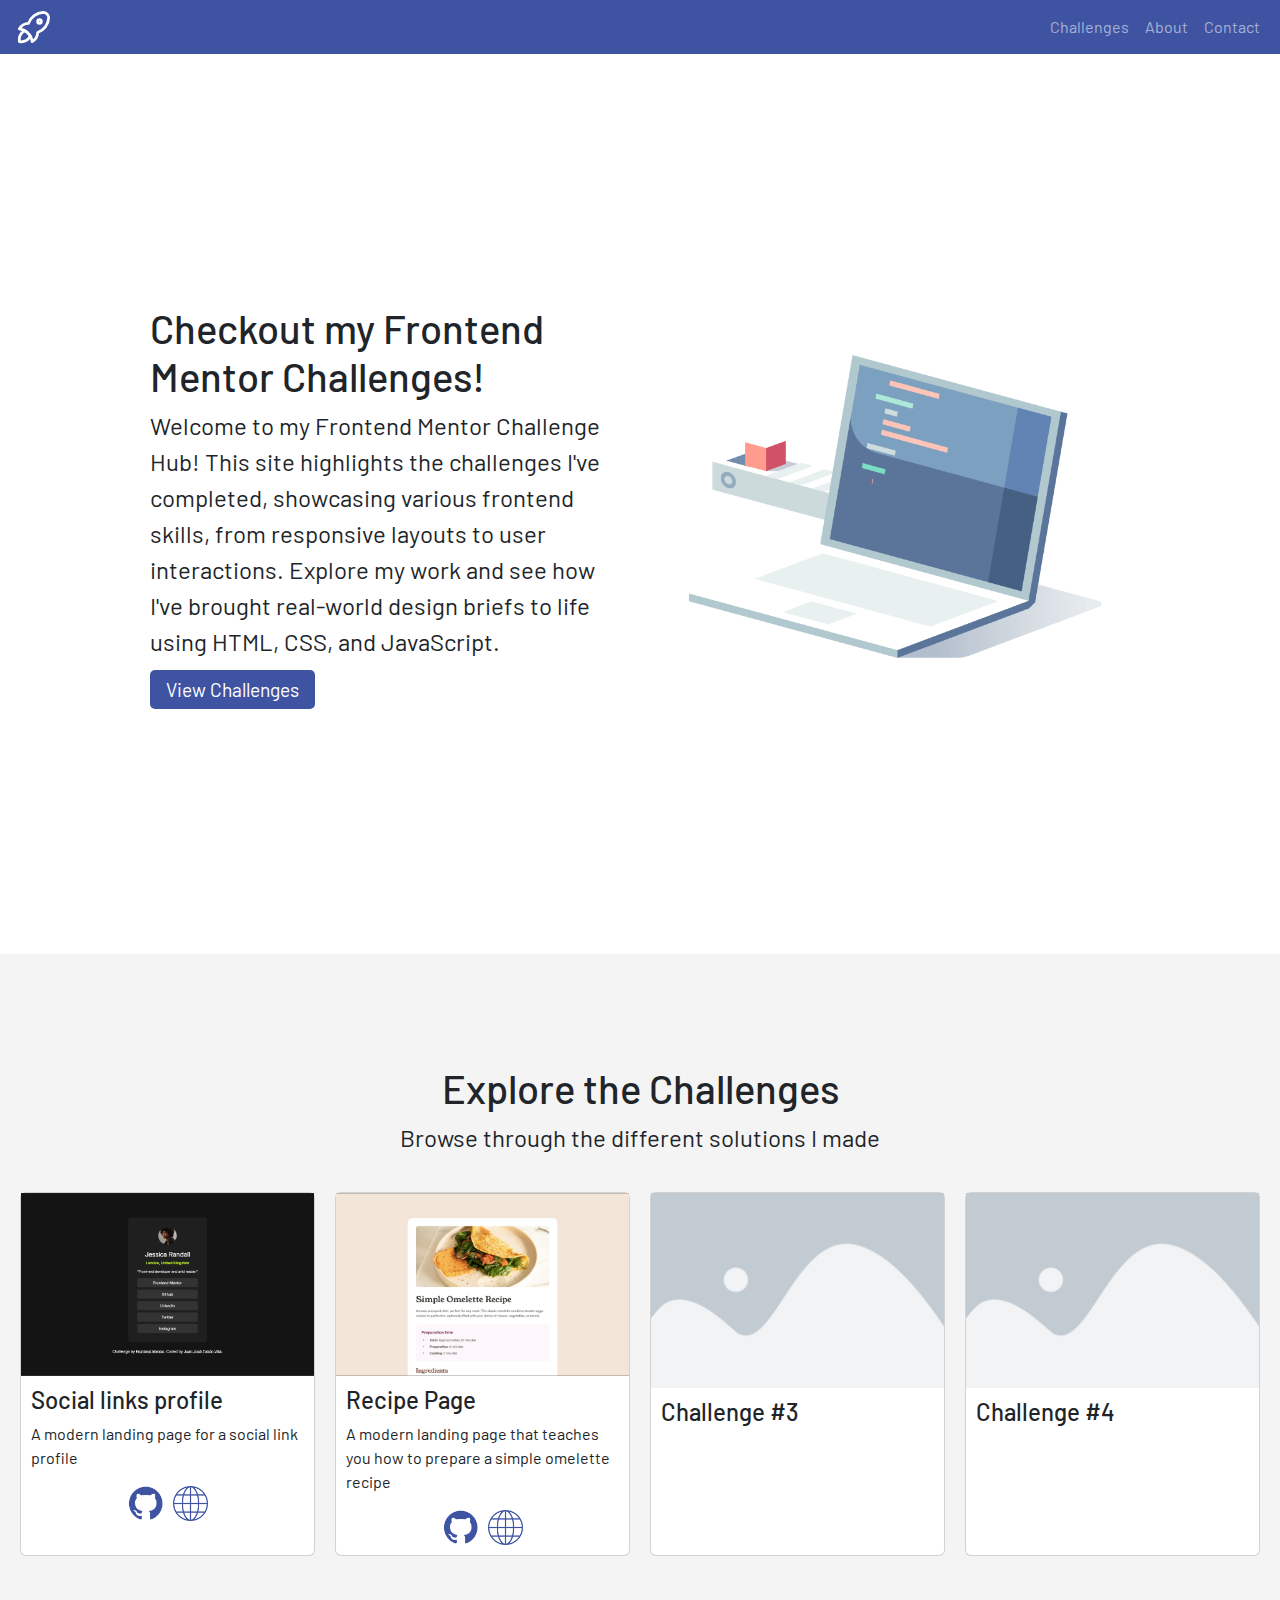
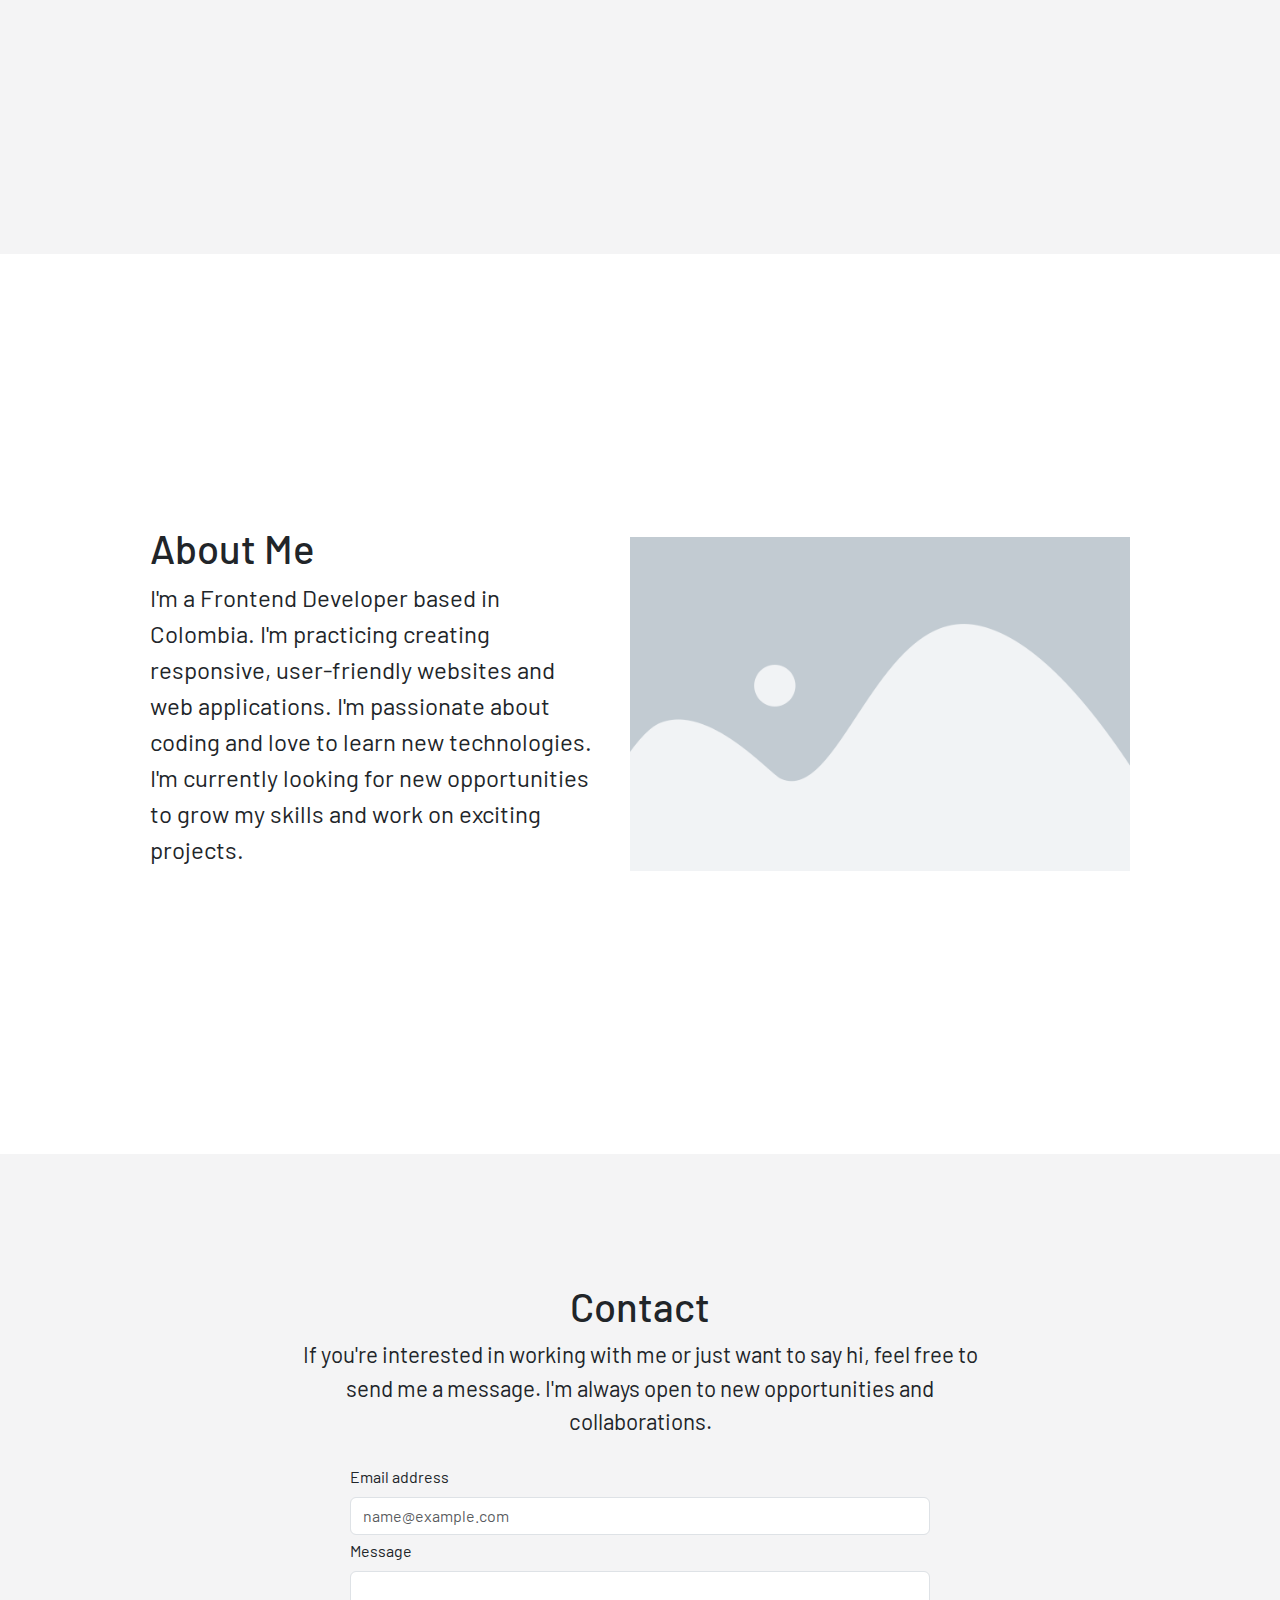
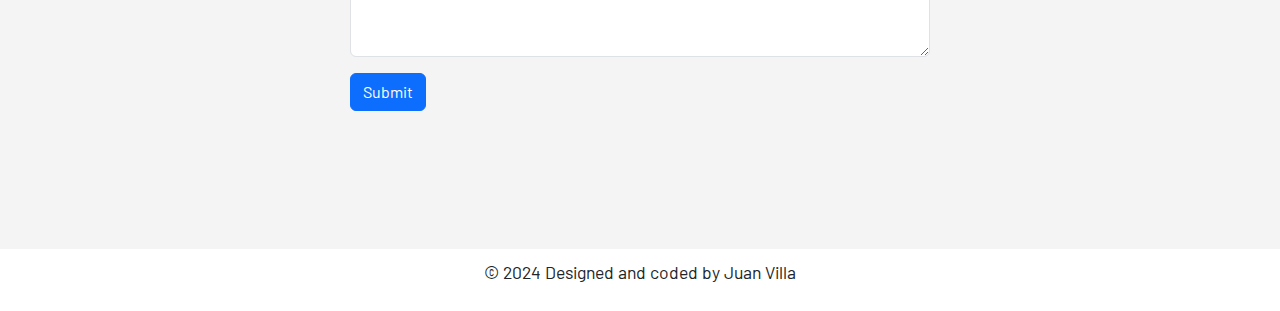
==== commit 42f82cf0: "Adding Recipe page to my frontend mentor webpage" ====
--- a/index.html
+++ b/index.html
@@ -106,21 +106,37 @@
 
                 </a>
 
-                <a class="card" href=""> 
-                    
-                        <img class="challengeImage" src="./assets/img/imagePlaceholder.jpg" alt="">
-                    
-                        <div class="cardText">
-                            <h3>Project #2 </h3>
-                            <p> </p>
+                <a class="card" href="./challenges/recipe-page-main/index.html" target="_blank"> 
+                    <img class="challengeImage" src="./assets/img/recipeImage.png" alt="">
+                    <div class="cardText">
+                        <h3>Recipe Page </h3>
+                        <p>A modern landing page that teaches you how to prepare a simple omelette recipe</p>
+
+                        
+                        <div class="icons">
+                            <div class="iconleft">
+                                <div>
+                                    <img src="./assets/img/github.png" alt="">
+                                </div>
+                            </div>
+    
+                            <div class="iconRigth">
+                                <div>
+                                    <img src="./assets/img/internet-svgrepo-com (1).png" alt="">
+                                </div>
+        
+                            </div>
                         </div>
+                    </div>
+
+
                 </a>
 
                 <a class="card" href=""> 
                     <img class="challengeImage" src="./assets/img/imagePlaceholder.jpg" alt="">
 
                     <div class="cardText">
-                        <h3>Project #3 </h3>
+                        <h3>Challenge #3 </h3>
                         <p> </p>
                 </div>
 
@@ -130,7 +146,7 @@
                     <img class="challengeImage" src="./assets/img/imagePlaceholder.jpg" alt="">
 
                     <div class="cardText">
-                        <h3>Project #4 </h3>
+                        <h3>Challenge #4 </h3>
                         <p> </p>
                     </div>
 
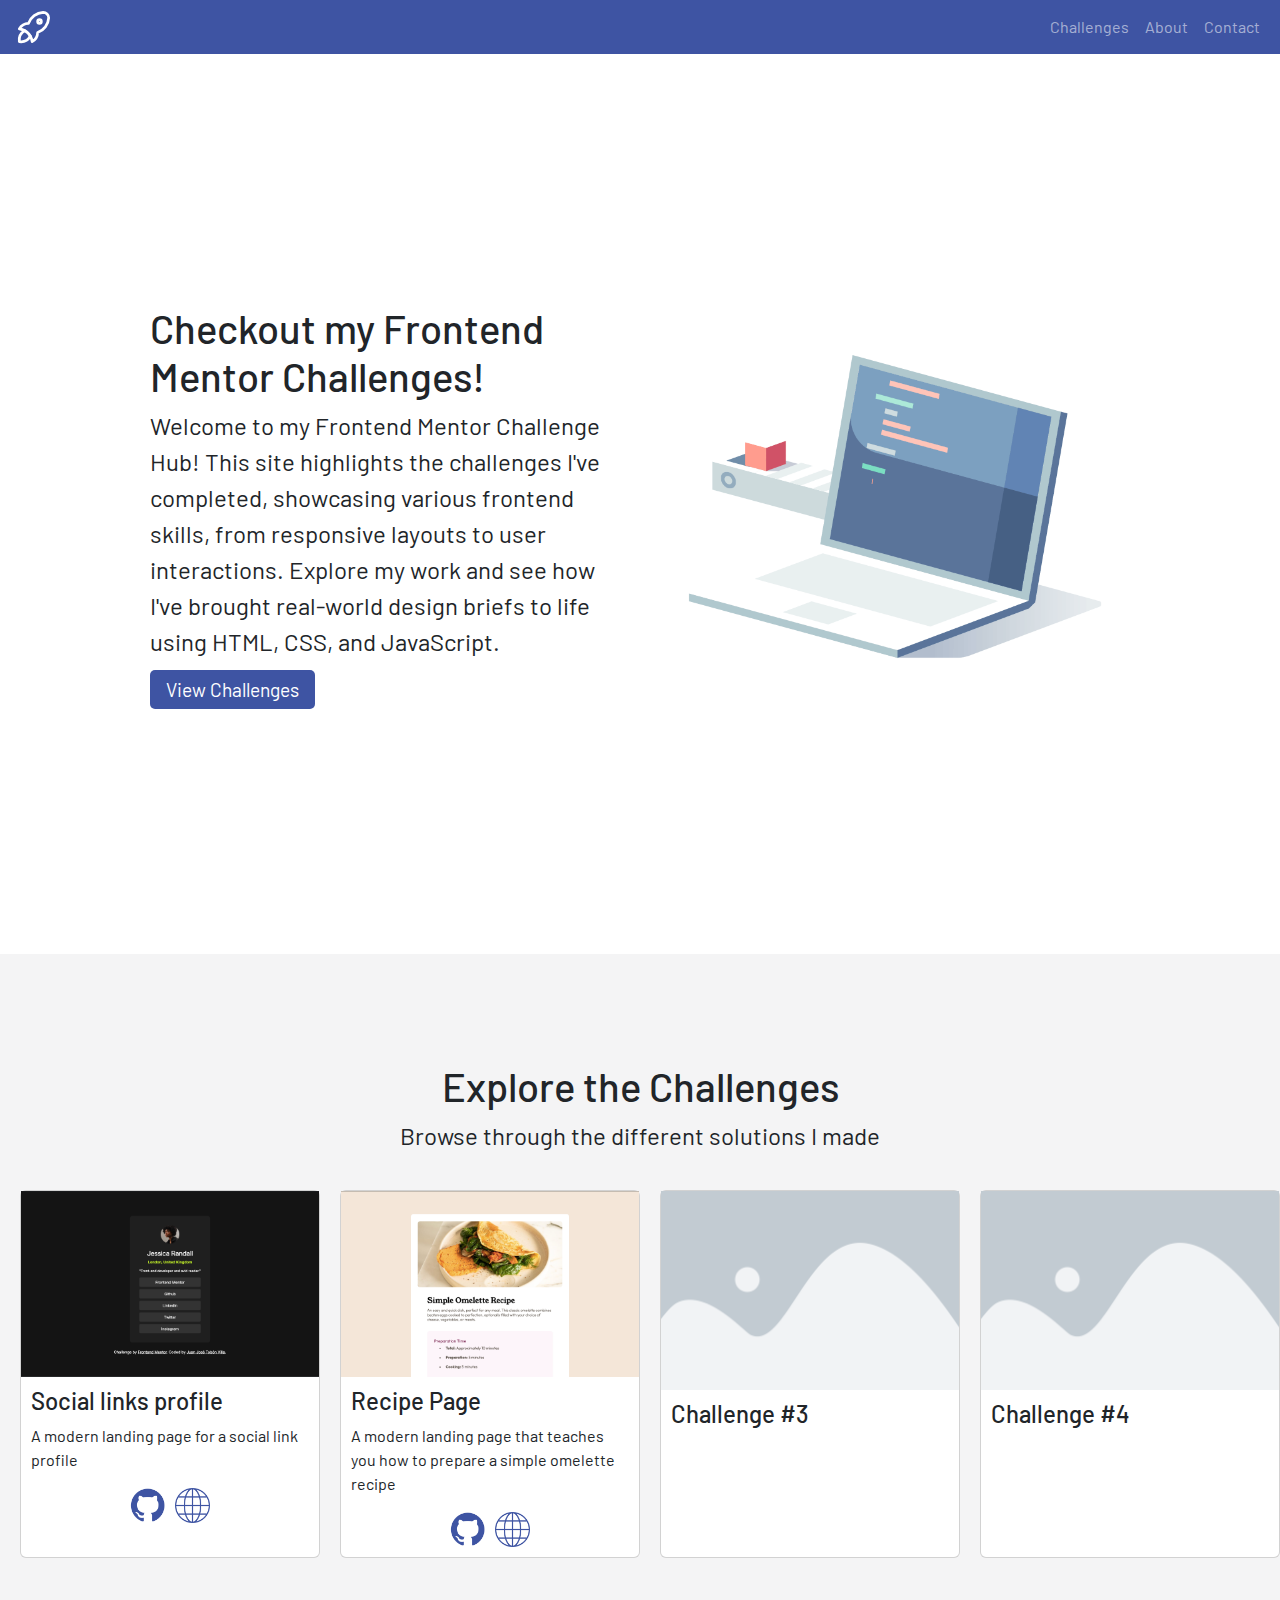
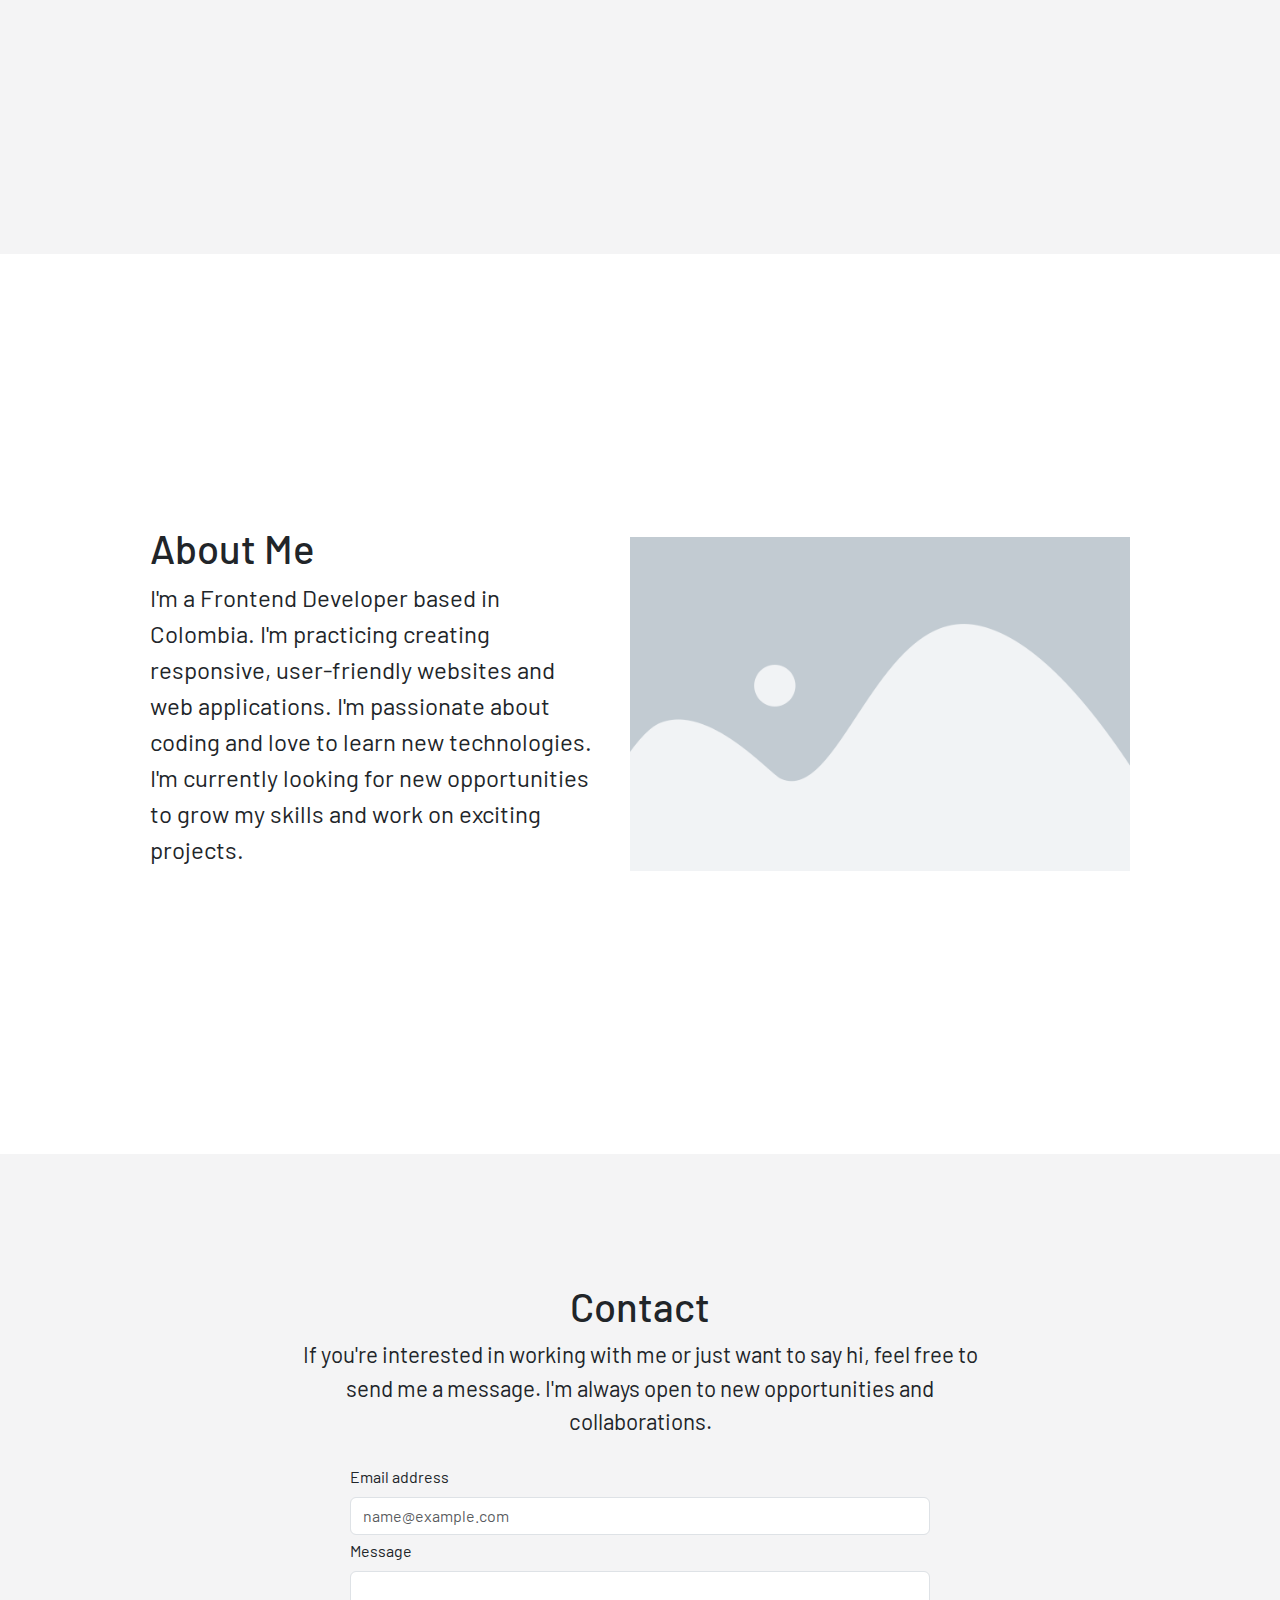
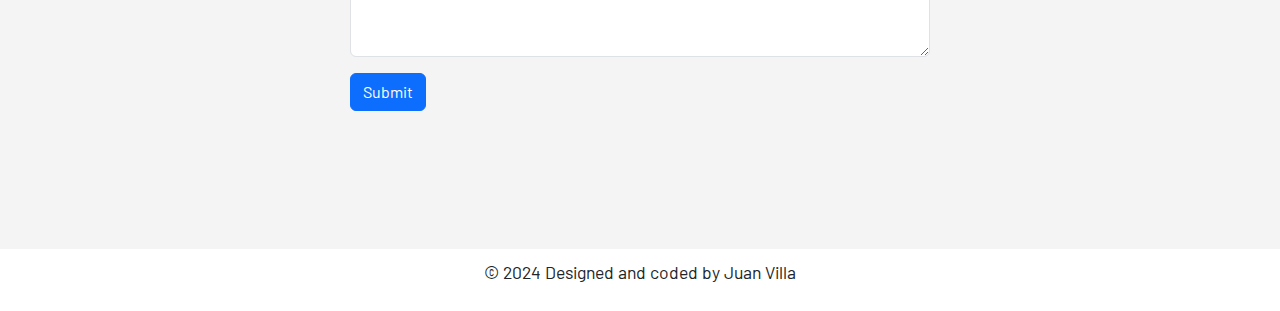
==== commit 5f53a310: "fixing index page" ====
--- a/index.html
+++ b/index.html
@@ -112,7 +112,6 @@
                         <h3>Recipe Page </h3>
                         <p>A modern landing page that teaches you how to prepare a simple omelette recipe</p>
 
-                        
                         <div class="icons">
                             <div class="iconleft">
                                 <div>
--- a/assets/styles/desktop/indexDesktop.css
+++ b/assets/styles/desktop/indexDesktop.css
@@ -72,6 +72,9 @@
 
 }
 .card{
+    
+    width: 300px;
+    text-decoration: none;
     transition: all 0.4s;
 }
 
--- a/assets/styles/mobile/indexMobile.css
+++ b/assets/styles/mobile/indexMobile.css
@@ -92,6 +92,25 @@
     padding: 1rem;
 }
 
+.icons{
+    display: flex;
+    justify-content: center;
+    align-items: center;
+    gap: 10px;
+}
+
+
+
+.iconleft div img{
+    width: 35px;
+    transition: all 0.3s;
+}
+
+.iconRigth img{
+    width: 35px;
+    transition: all 0.3s;
+}
+
 .footerText{
     background-color: white;
     color: #333;
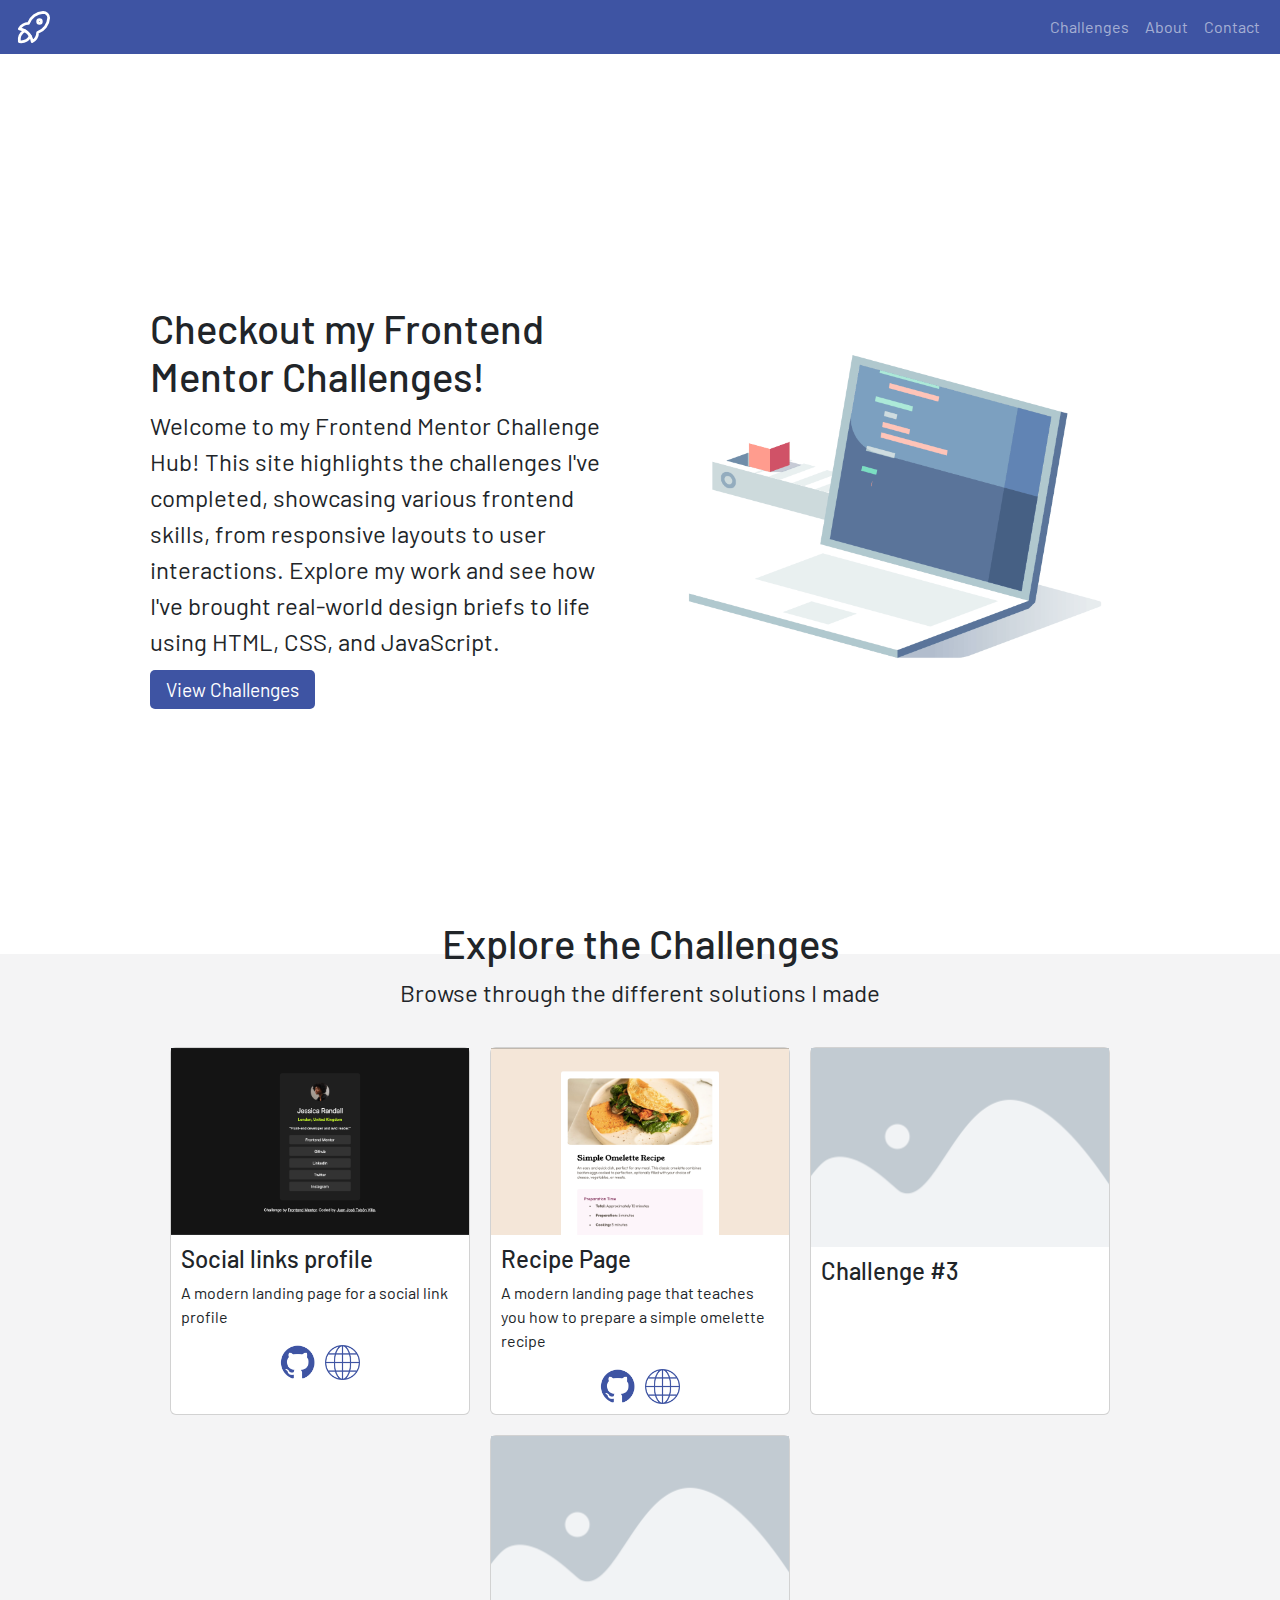
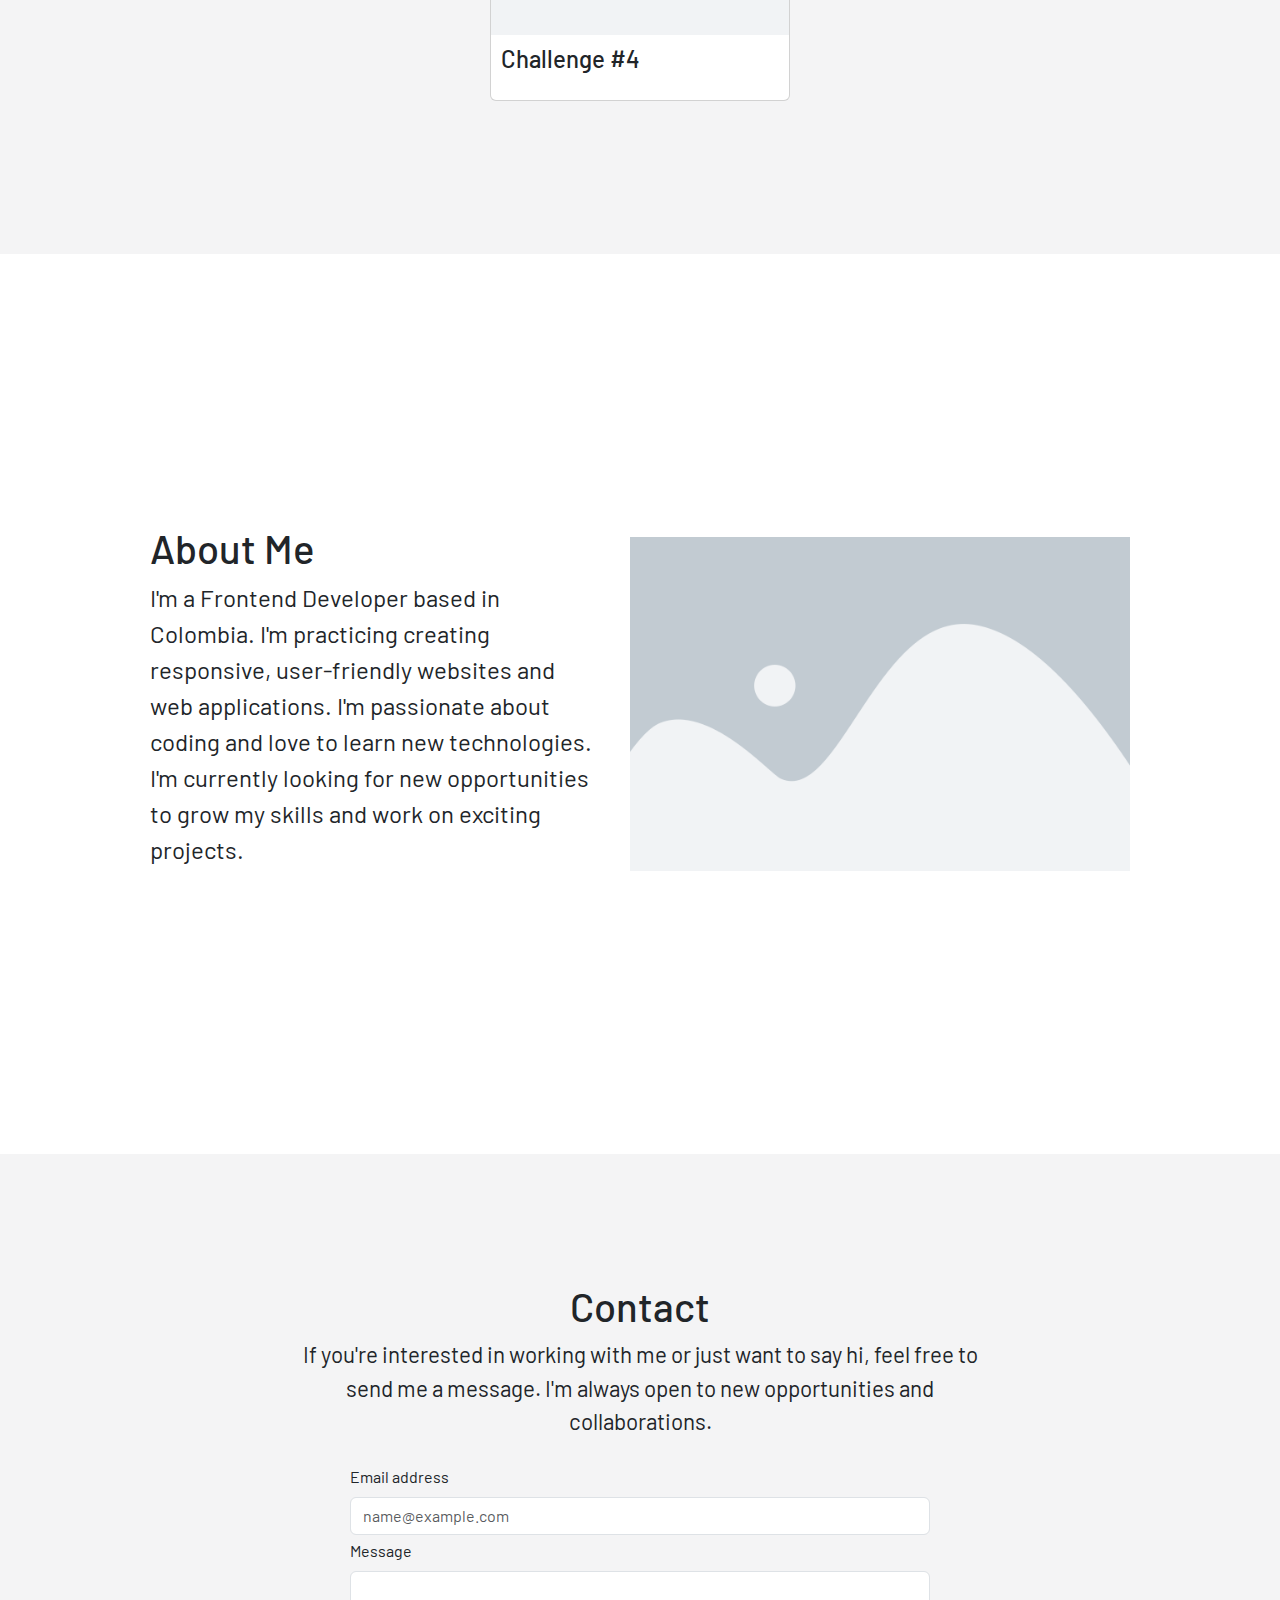
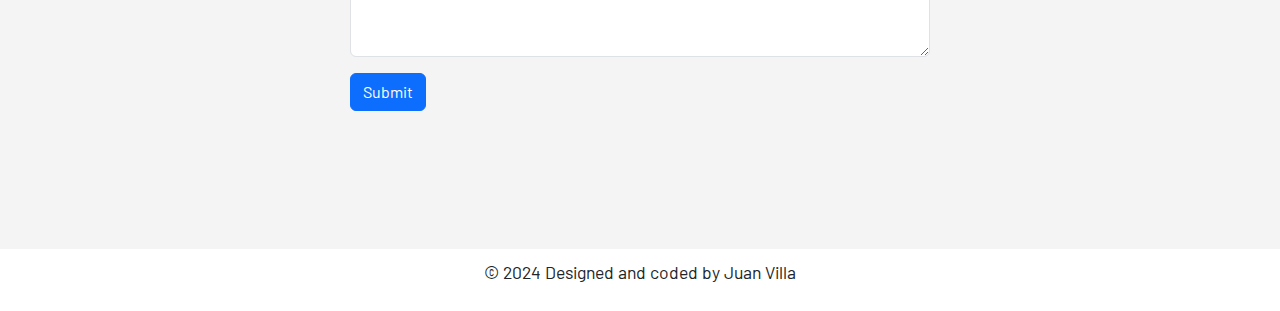
==== commit 97c0aa6e: "fixing challenges hub" ====
--- a/index.html
+++ b/index.html
@@ -105,6 +105,7 @@
 
 
                 </a>
+                
 
                 <a class="card" href="./challenges/recipe-page-main/index.html" target="_blank"> 
                     <img class="challengeImage" src="./assets/img/recipeImage.png" alt="">
--- a/assets/styles/desktop/indexDesktop.css
+++ b/assets/styles/desktop/indexDesktop.css
@@ -56,12 +56,13 @@
 }
 
 .cardSection{
-    display: grid;
-    grid-template-columns: 1fr 1fr 1fr 1fr;
+    display: flex;
+    justify-content: center;
     width: 100%;
     height: auto;
     gap: 20px;
     padding: 20px;
+    flex-wrap: wrap;
 
     margin-bottom: 200px;
     
